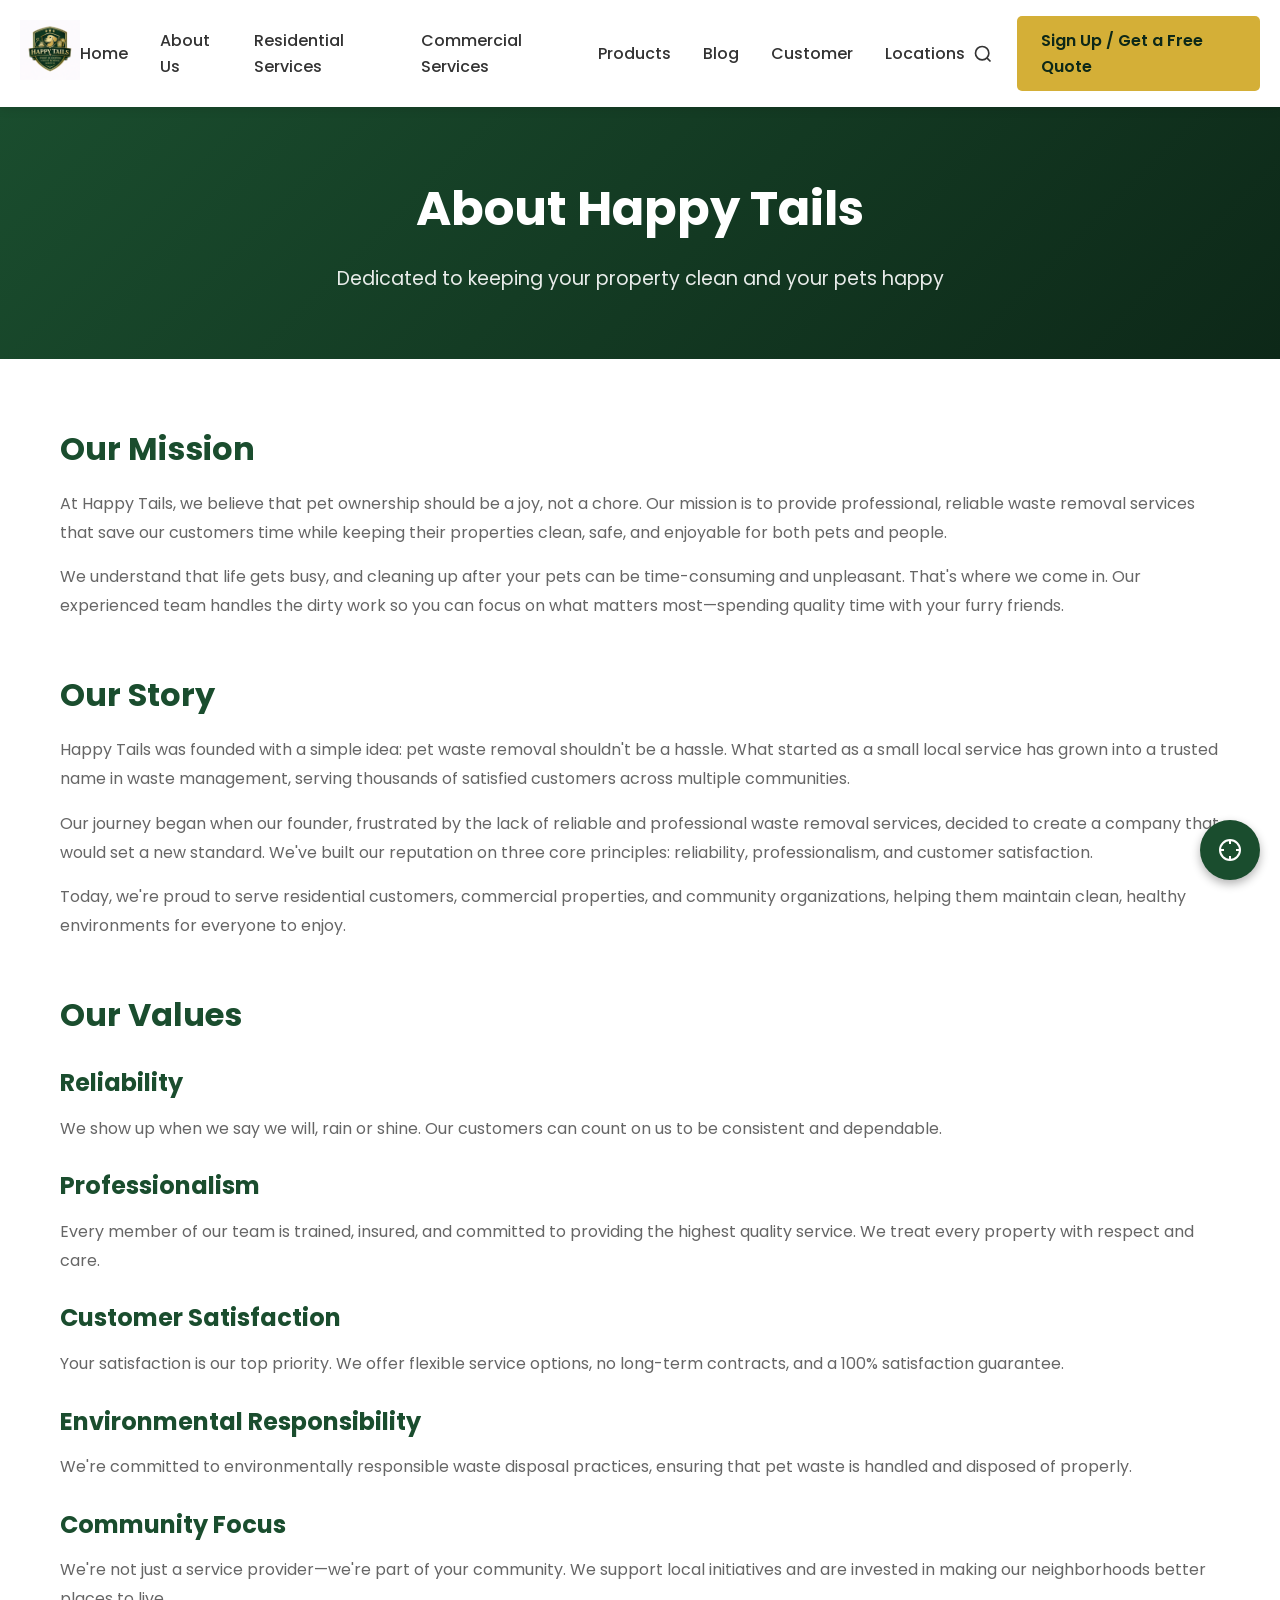
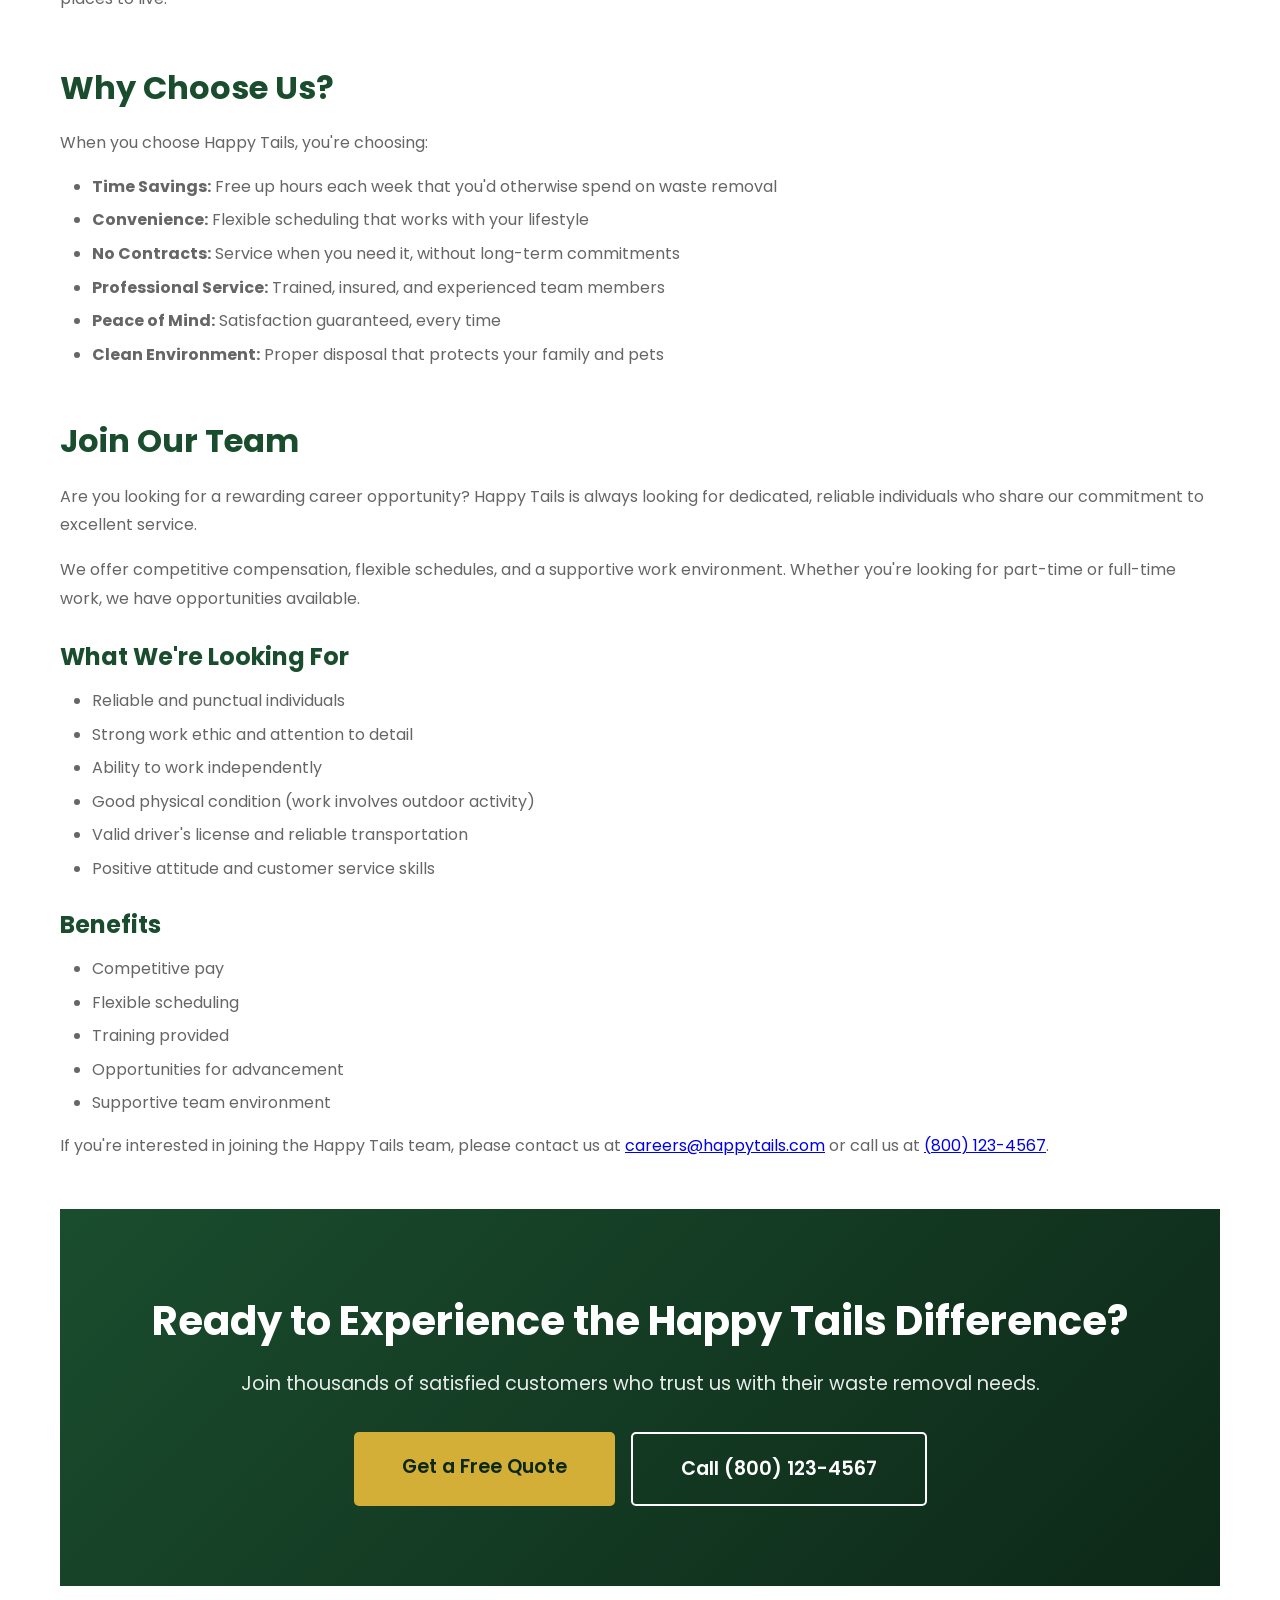
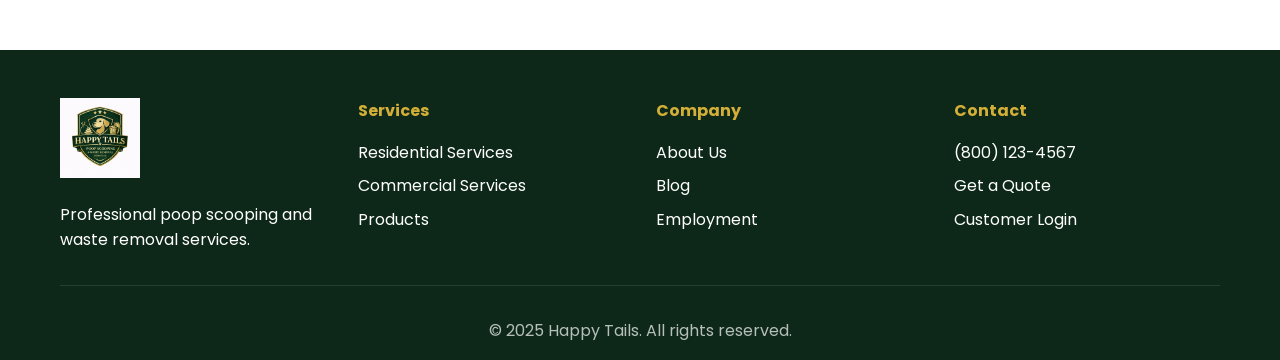
==== about.html @ 88276db1 "Add residential services page and accompanying styles - Created a new HTML file for residential serv" ====
<!DOCTYPE html>
<html lang="en">
<head>
    <meta charset="UTF-8">
    <meta name="viewport" content="width=device-width, initial-scale=1.0">
    <meta name="description" content="Learn about Happy Tails - Our mission, history, and values. We're committed to providing professional waste removal services.">
    <title>About Us - Happy Tails</title>
    <link rel="stylesheet" href="styles.css">
    <link rel="preconnect" href="https://fonts.googleapis.com">
    <link rel="preconnect" href="https://fonts.gstatic.com" crossorigin>
    <link href="https://fonts.googleapis.com/css2?family=Poppins:wght@300;400;600;700&display=swap" rel="stylesheet">
</head>
<body>
    <!-- Navigation -->
    <nav class="navbar">
        <div class="nav-container">
            <a href="index.html" class="logo">
                <img src="ChatGPT Image Dec 16, 2025, 12_59_10 PM.png" alt="Happy Tails Logo">
            </a>
            <ul class="nav-menu">
                <li><a href="index.html">Home</a></li>
                <li><a href="about.html">About Us</a></li>
                <li><a href="residential.html">Residential Services</a></li>
                <li><a href="commercial.html">Commercial Services</a></li>
                <li><a href="products.html">Products</a></li>
                <li><a href="blog.html">Blog</a></li>
                <li><a href="customer.html">Customer</a></li>
                <li><a href="locations.html">Locations</a></li>
            </ul>
            <div class="nav-actions">
                <button class="search-btn" aria-label="Search">
                    <svg width="20" height="20" viewBox="0 0 24 24" fill="none" stroke="currentColor" stroke-width="2">
                        <circle cx="11" cy="11" r="8"></circle>
                        <path d="m21 21-4.35-4.35"></path>
                    </svg>
                </button>
                <a href="locations.html" class="btn-primary">Sign Up / Get a Free Quote</a>
                <button class="mobile-menu-toggle" aria-label="Toggle menu">
                    <span></span>
                    <span></span>
                    <span></span>
                </button>
            </div>
        </div>
    </nav>

    <!-- Page Header -->
    <section class="page-header">
        <div class="container">
            <h1>About Happy Tails</h1>
            <p>Dedicated to keeping your property clean and your pets happy</p>
        </div>
    </section>

    <!-- Main Content -->
    <section class="page-content">
        <div class="container">
            <div class="content-section">
                <h2>Our Mission</h2>
                <p>At Happy Tails, we believe that pet ownership should be a joy, not a chore. Our mission is to provide professional, reliable waste removal services that save our customers time while keeping their properties clean, safe, and enjoyable for both pets and people.</p>
                <p>We understand that life gets busy, and cleaning up after your pets can be time-consuming and unpleasant. That's where we come in. Our experienced team handles the dirty work so you can focus on what matters most—spending quality time with your furry friends.</p>
            </div>

            <div class="content-section">
                <h2>Our Story</h2>
                <p>Happy Tails was founded with a simple idea: pet waste removal shouldn't be a hassle. What started as a small local service has grown into a trusted name in waste management, serving thousands of satisfied customers across multiple communities.</p>
                <p>Our journey began when our founder, frustrated by the lack of reliable and professional waste removal services, decided to create a company that would set a new standard. We've built our reputation on three core principles: reliability, professionalism, and customer satisfaction.</p>
                <p>Today, we're proud to serve residential customers, commercial properties, and community organizations, helping them maintain clean, healthy environments for everyone to enjoy.</p>
            </div>

            <div class="content-section">
                <h2>Our Values</h2>
                <h3>Reliability</h3>
                <p>We show up when we say we will, rain or shine. Our customers can count on us to be consistent and dependable.</p>

                <h3>Professionalism</h3>
                <p>Every member of our team is trained, insured, and committed to providing the highest quality service. We treat every property with respect and care.</p>

                <h3>Customer Satisfaction</h3>
                <p>Your satisfaction is our top priority. We offer flexible service options, no long-term contracts, and a 100% satisfaction guarantee.</p>

                <h3>Environmental Responsibility</h3>
                <p>We're committed to environmentally responsible waste disposal practices, ensuring that pet waste is handled and disposed of properly.</p>

                <h3>Community Focus</h3>
                <p>We're not just a service provider—we're part of your community. We support local initiatives and are invested in making our neighborhoods better places to live.</p>
            </div>

            <div class="content-section">
                <h2>Why Choose Us?</h2>
                <p>When you choose Happy Tails, you're choosing:</p>
                <ul>
                    <li><strong>Time Savings:</strong> Free up hours each week that you'd otherwise spend on waste removal</li>
                    <li><strong>Convenience:</strong> Flexible scheduling that works with your lifestyle</li>
                    <li><strong>No Contracts:</strong> Service when you need it, without long-term commitments</li>
                    <li><strong>Professional Service:</strong> Trained, insured, and experienced team members</li>
                    <li><strong>Peace of Mind:</strong> Satisfaction guaranteed, every time</li>
                    <li><strong>Clean Environment:</strong> Proper disposal that protects your family and pets</li>
                </ul>
            </div>

            <div class="content-section" id="employment">
                <h2>Join Our Team</h2>
                <p>Are you looking for a rewarding career opportunity? Happy Tails is always looking for dedicated, reliable individuals who share our commitment to excellent service.</p>
                <p>We offer competitive compensation, flexible schedules, and a supportive work environment. Whether you're looking for part-time or full-time work, we have opportunities available.</p>
                <h3>What We're Looking For</h3>
                <ul>
                    <li>Reliable and punctual individuals</li>
                    <li>Strong work ethic and attention to detail</li>
                    <li>Ability to work independently</li>
                    <li>Good physical condition (work involves outdoor activity)</li>
                    <li>Valid driver's license and reliable transportation</li>
                    <li>Positive attitude and customer service skills</li>
                </ul>
                <h3>Benefits</h3>
                <ul>
                    <li>Competitive pay</li>
                    <li>Flexible scheduling</li>
                    <li>Training provided</li>
                    <li>Opportunities for advancement</li>
                    <li>Supportive team environment</li>
                </ul>
                <p>If you're interested in joining the Happy Tails team, please contact us at <a href="mailto:careers@happytails.com">careers@happytails.com</a> or call us at <a href="tel:+18001234567">(800) 123-4567</a>.</p>
            </div>

            <div class="cta-section">
                <div class="container">
                    <h2>Ready to Experience the Happy Tails Difference?</h2>
                    <p>Join thousands of satisfied customers who trust us with their waste removal needs.</p>
                    <div class="cta-buttons">
                        <a href="locations.html" class="btn-primary-large">Get a Free Quote</a>
                        <a href="tel:+18001234567" class="btn-secondary-large">Call (800) 123-4567</a>
                    </div>
                </div>
            </div>
        </div>
    </section>

    <!-- Footer -->
    <footer class="footer">
        <div class="container">
            <div class="footer-content">
                <div class="footer-section">
                    <img src="ChatGPT Image Dec 16, 2025, 12_59_10 PM.png" alt="Happy Tails Logo" class="footer-logo">
                    <p>Professional poop scooping and waste removal services.</p>
                </div>
                <div class="footer-section">
                    <h4>Services</h4>
                    <ul>
                        <li><a href="residential.html">Residential Services</a></li>
                        <li><a href="commercial.html">Commercial Services</a></li>
                        <li><a href="products.html">Products</a></li>
                    </ul>
                </div>
                <div class="footer-section">
                    <h4>Company</h4>
                    <ul>
                        <li><a href="about.html">About Us</a></li>
                        <li><a href="blog.html">Blog</a></li>
                        <li><a href="about.html#employment">Employment</a></li>
                    </ul>
                </div>
                <div class="footer-section">
                    <h4>Contact</h4>
                    <ul>
                        <li><a href="tel:+18001234567">(800) 123-4567</a></li>
                        <li><a href="locations.html">Get a Quote</a></li>
                        <li><a href="customer.html">Customer Login</a></li>
                    </ul>
                </div>
            </div>
            <div class="footer-bottom">
                <p>&copy; 2025 Happy Tails. All rights reserved.</p>
            </div>
        </div>
    </footer>

    <!-- Accessibility Widget -->
    <div id="accessibility-widget" class="accessibility-widget">
        <button class="accessibility-toggle" aria-label="Accessibility Options">
            <svg width="24" height="24" viewBox="0 0 24 24" fill="none" stroke="currentColor" stroke-width="2">
                <circle cx="12" cy="12" r="10"></circle>
                <path d="M12 2v4M12 18v4M2 12h4M18 12h4"></path>
            </svg>
        </button>
        <div class="accessibility-menu">
            <h3>Accessibility Options</h3>
            <div class="accessibility-option">
                <label>
                    <input type="checkbox" id="high-contrast"> High Contrast
                </label>
            </div>
            <div class="accessibility-option">
                <label>
                    <input type="checkbox" id="large-text"> Large Text
                </label>
            </div>
            <div class="accessibility-option">
                <label>
                    <input type="checkbox" id="readable-font"> Readable Font
                </label>
            </div>
            <div class="accessibility-option">
                <button id="reset-accessibility">Reset</button>
            </div>
        </div>
    </div>

    <!-- Search Modal -->
    <div id="search-modal" class="modal">
        <div class="modal-content">
            <span class="close-modal">&times;</span>
            <h2>Search</h2>
            <input type="search" placeholder="Search..." class="search-input">
            <div class="search-results"></div>
        </div>
    </div>

    <script src="script.js"></script>
</body>
</html>
---- styles.css ----
/* Reset and Base Styles */
* {
    margin: 0;
    padding: 0;
    box-sizing: border-box;
}

:root {
    --primary-green: #1a4d2e;
    --dark-green: #0d2818;
    --gold: #d4af37;
    --light-gold: #f4e4bc;
    --white: #ffffff;
    --light-gray: #f5f5f5;
    --gray: #666666;
    --dark-gray: #333333;
    --font-primary: 'Poppins', sans-serif;
}

body {
    font-family: var(--font-primary);
    line-height: 1.6;
    color: var(--dark-gray);
    overflow-x: hidden;
}

.container {
    max-width: 1200px;
    margin: 0 auto;
    padding: 0 20px;
}

/* Navigation */
.navbar {
    background: var(--white);
    box-shadow: 0 2px 10px rgba(0,0,0,0.1);
    position: sticky;
    top: 0;
    z-index: 1000;
    padding: 1rem 0;
}

.nav-container {
    max-width: 1400px;
    margin: 0 auto;
    padding: 0 20px;
    display: flex;
    justify-content: space-between;
    align-items: center;
}

.logo img {
    height: 60px;
    width: auto;
}

.nav-menu {
    display: flex;
    list-style: none;
    gap: 2rem;
    align-items: center;
}

.nav-menu a {
    text-decoration: none;
    color: var(--dark-gray);
    font-weight: 500;
    transition: color 0.3s;
}

.nav-menu a:hover {
    color: var(--primary-green);
}

.nav-actions {
    display: flex;
    align-items: center;
    gap: 1rem;
}

.search-btn {
    background: none;
    border: none;
    cursor: pointer;
    color: var(--dark-gray);
    padding: 0.5rem;
    display: flex;
    align-items: center;
    transition: color 0.3s;
}

.search-btn:hover {
    color: var(--primary-green);
}

.btn-primary {
    background: var(--gold);
    color: var(--dark-green);
    padding: 0.75rem 1.5rem;
    border: none;
    border-radius: 5px;
    font-weight: 600;
    text-decoration: none;
    display: inline-block;
    transition: all 0.3s;
    cursor: pointer;
}

.btn-primary:hover {
    background: var(--primary-green);
    color: var(--white);
    transform: translateY(-2px);
    box-shadow: 0 4px 8px rgba(0,0,0,0.2);
}

.mobile-menu-toggle {
    display: none;
    flex-direction: column;
    background: none;
    border: none;
    cursor: pointer;
    gap: 4px;
}

.mobile-menu-toggle span {
    width: 25px;
    height: 3px;
    background: var(--dark-gray);
    transition: all 0.3s;
}

/* Hero Section */
.hero {
    position: relative;
    height: 600px;
    background: linear-gradient(135deg, var(--primary-green) 0%, var(--dark-green) 100%);
    display: flex;
    align-items: center;
    justify-content: center;
    text-align: center;
    color: var(--white);
    overflow: hidden;
}

.hero::before {
    content: '';
    position: absolute;
    top: 0;
    left: 0;
    right: 0;
    bottom: 0;
    background: url('data:image/svg+xml,<svg xmlns="http://www.w3.org/2000/svg" viewBox="0 0 1200 600"><path d="M0,300 Q300,200 600,300 T1200,300 L1200,600 L0,600 Z" fill="rgba(212,175,55,0.1)"/></svg>');
    background-size: cover;
    opacity: 0.3;
}

.hero-overlay {
    position: absolute;
    top: 0;
    left: 0;
    right: 0;
    bottom: 0;
    background: rgba(0,0,0,0.3);
}

.hero-content {
    position: relative;
    z-index: 1;
    max-width: 800px;
    padding: 0 20px;
}

.hero-title {
    font-size: 3.5rem;
    font-weight: 700;
    margin-bottom: 1rem;
    text-shadow: 2px 2px 4px rgba(0,0,0,0.3);
}

.hero-subtitle {
    font-size: 1.5rem;
    margin-bottom: 2rem;
    font-weight: 300;
}

.hero-cta {
    display: flex;
    gap: 1rem;
    justify-content: center;
    flex-wrap: wrap;
}

.btn-hero {
    background: var(--gold);
    color: var(--dark-green);
    padding: 1rem 2.5rem;
    border-radius: 5px;
    font-weight: 600;
    text-decoration: none;
    font-size: 1.1rem;
    transition: all 0.3s;
    display: inline-block;
}

.btn-hero:hover {
    background: var(--white);
    transform: translateY(-3px);
    box-shadow: 0 6px 20px rgba(0,0,0,0.3);
}

.btn-hero-secondary {
    background: transparent;
    color: var(--white);
    padding: 1rem 2.5rem;
    border: 2px solid var(--white);
    border-radius: 5px;
    font-weight: 600;
    text-decoration: none;
    font-size: 1.1rem;
    transition: all 0.3s;
    display: inline-block;
}

.btn-hero-secondary:hover {
    background: var(--white);
    color: var(--primary-green);
    transform: translateY(-3px);
}

/* What We Do Section */
.what-we-do {
    padding: 5rem 0;
    background: var(--light-gray);
}

.what-we-do h2 {
    text-align: center;
    font-size: 2.5rem;
    color: var(--primary-green);
    margin-bottom: 1rem;
}

.section-intro {
    text-align: center;
    font-size: 1.2rem;
    color: var(--gray);
    max-width: 800px;
    margin: 0 auto 3rem;
}

.features-grid {
    display: grid;
    grid-template-columns: repeat(auto-fit, minmax(300px, 1fr));
    gap: 2rem;
    margin-top: 3rem;
}

.feature-card {
    background: var(--white);
    padding: 2.5rem;
    border-radius: 10px;
    box-shadow: 0 4px 6px rgba(0,0,0,0.1);
    transition: transform 0.3s, box-shadow 0.3s;
    text-align: center;
}

.feature-card:hover {
    transform: translateY(-5px);
    box-shadow: 0 8px 15px rgba(0,0,0,0.2);
}

.feature-icon {
    font-size: 3rem;
    margin-bottom: 1rem;
}

.feature-card h3 {
    color: var(--primary-green);
    font-size: 1.5rem;
    margin-bottom: 1rem;
}

.feature-card p {
    color: var(--gray);
    margin-bottom: 1.5rem;
}

.feature-link {
    color: var(--gold);
    text-decoration: none;
    font-weight: 600;
    transition: color 0.3s;
}

.feature-link:hover {
    color: var(--primary-green);
}

/* Why Choose Us Section */
.why-choose {
    padding: 5rem 0;
    background: var(--white);
}

.why-choose h2 {
    text-align: center;
    font-size: 2.5rem;
    color: var(--primary-green);
    margin-bottom: 3rem;
}

.benefits-grid {
    display: grid;
    grid-template-columns: repeat(auto-fit, minmax(250px, 1fr));
    gap: 2rem;
}

.benefit-item {
    padding: 2rem;
    background: var(--light-gray);
    border-radius: 10px;
    border-left: 4px solid var(--gold);
}

.benefit-item h3 {
    color: var(--primary-green);
    margin-bottom: 0.5rem;
}

.benefit-item p {
    color: var(--gray);
}

/* CTA Section */
.cta-section {
    padding: 5rem 0;
    background: linear-gradient(135deg, var(--primary-green) 0%, var(--dark-green) 100%);
    color: var(--white);
    text-align: center;
}

.cta-section h2 {
    font-size: 2.5rem;
    margin-bottom: 1rem;
}

.cta-section p {
    font-size: 1.2rem;
    margin-bottom: 2rem;
    opacity: 0.9;
}

.cta-buttons {
    display: flex;
    gap: 1rem;
    justify-content: center;
    flex-wrap: wrap;
}

.btn-primary-large {
    background: var(--gold);
    color: var(--dark-green);
    padding: 1.25rem 3rem;
    border-radius: 5px;
    font-weight: 600;
    text-decoration: none;
    font-size: 1.2rem;
    transition: all 0.3s;
    display: inline-block;
}

.btn-primary-large:hover {
    background: var(--white);
    transform: translateY(-3px);
    box-shadow: 0 6px 20px rgba(0,0,0,0.3);
}

.btn-secondary-large {
    background: transparent;
    color: var(--white);
    padding: 1.25rem 3rem;
    border: 2px solid var(--white);
    border-radius: 5px;
    font-weight: 600;
    text-decoration: none;
    font-size: 1.2rem;
    transition: all 0.3s;
    display: inline-block;
}

.btn-secondary-large:hover {
    background: var(--white);
    color: var(--primary-green);
    transform: translateY(-3px);
}

/* Footer */
.footer {
    background: var(--dark-green);
    color: var(--white);
    padding: 3rem 0 1rem;
}

.footer-content {
    display: grid;
    grid-template-columns: repeat(auto-fit, minmax(200px, 1fr));
    gap: 2rem;
    margin-bottom: 2rem;
}

.footer-logo {
    height: 80px;
    width: auto;
    margin-bottom: 1rem;
}

.footer-section h4 {
    margin-bottom: 1rem;
    color: var(--gold);
}

.footer-section ul {
    list-style: none;
}

.footer-section ul li {
    margin-bottom: 0.5rem;
}

.footer-section a {
    color: var(--white);
    text-decoration: none;
    transition: color 0.3s;
}

.footer-section a:hover {
    color: var(--gold);
}

.footer-bottom {
    text-align: center;
    padding-top: 2rem;
    border-top: 1px solid rgba(255,255,255,0.1);
    color: rgba(255,255,255,0.7);
}

/* Accessibility Widget */
.accessibility-widget {
    position: fixed;
    bottom: 20px;
    right: 20px;
    z-index: 1000;
}

.accessibility-toggle {
    background: var(--primary-green);
    color: var(--white);
    border: none;
    border-radius: 50%;
    width: 60px;
    height: 60px;
    cursor: pointer;
    box-shadow: 0 4px 10px rgba(0,0,0,0.3);
    transition: all 0.3s;
    display: flex;
    align-items: center;
    justify-content: center;
}

.accessibility-toggle:hover {
    background: var(--dark-green);
    transform: scale(1.1);
}

.accessibility-menu {
    position: absolute;
    bottom: 70px;
    right: 0;
    background: var(--white);
    padding: 1.5rem;
    border-radius: 10px;
    box-shadow: 0 4px 15px rgba(0,0,0,0.2);
    min-width: 250px;
    display: none;
}

.accessibility-menu.active {
    display: block;
}

.accessibility-menu h3 {
    color: var(--primary-green);
    margin-bottom: 1rem;
    font-size: 1.2rem;
}

.accessibility-option {
    margin-bottom: 1rem;
}

.accessibility-option label {
    display: flex;
    align-items: center;
    cursor: pointer;
    color: var(--dark-gray);
}

.accessibility-option input[type="checkbox"] {
    margin-right: 0.5rem;
    width: 18px;
    height: 18px;
}

.accessibility-option button {
    background: var(--gold);
    color: var(--dark-green);
    border: none;
    padding: 0.5rem 1rem;
    border-radius: 5px;
    cursor: pointer;
    font-weight: 600;
    width: 100%;
}

/* Modal */
.modal {
    display: none;
    position: fixed;
    z-index: 2000;
    left: 0;
    top: 0;
    width: 100%;
    height: 100%;
    background: rgba(0,0,0,0.5);
}

.modal.active {
    display: flex;
    align-items: center;
    justify-content: center;
}

.modal-content {
    background: var(--white);
    padding: 2rem;
    border-radius: 10px;
    max-width: 600px;
    width: 90%;
    position: relative;
}

.close-modal {
    position: absolute;
    top: 1rem;
    right: 1rem;
    font-size: 2rem;
    cursor: pointer;
    color: var(--gray);
}

.close-modal:hover {
    color: var(--primary-green);
}

.search-input {
    width: 100%;
    padding: 1rem;
    border: 2px solid var(--light-gray);
    border-radius: 5px;
    font-size: 1rem;
    margin-top: 1rem;
}

.search-input:focus {
    outline: none;
    border-color: var(--primary-green);
}

/* Page Styles */
.page-header {
    background: linear-gradient(135deg, var(--primary-green) 0%, var(--dark-green) 100%);
    color: var(--white);
    padding: 4rem 0;
    text-align: center;
}

.page-header h1 {
    font-size: 3rem;
    margin-bottom: 1rem;
}

.page-header p {
    font-size: 1.2rem;
    opacity: 0.9;
}

.page-content {
    padding: 4rem 0;
}

.content-section {
    margin-bottom: 3rem;
}

.content-section h2 {
    color: var(--primary-green);
    font-size: 2rem;
    margin-bottom: 1rem;
}

.content-section h3 {
    color: var(--primary-green);
    font-size: 1.5rem;
    margin-bottom: 0.75rem;
    margin-top: 1.5rem;
}

.content-section p {
    color: var(--gray);
    margin-bottom: 1rem;
    line-height: 1.8;
}

.content-section ul {
    margin-left: 2rem;
    margin-bottom: 1rem;
    color: var(--gray);
}

.content-section li {
    margin-bottom: 0.5rem;
}

/* Form Styles */
.form-container {
    max-width: 600px;
    margin: 0 auto;
    background: var(--white);
    padding: 2rem;
    border-radius: 10px;
    box-shadow: 0 4px 6px rgba(0,0,0,0.1);
}

.form-group {
    margin-bottom: 1.5rem;
}

.form-group label {
    display: block;
    margin-bottom: 0.5rem;
    color: var(--dark-gray);
    font-weight: 500;
}

.form-group input,
.form-group select,
.form-group textarea {
    width: 100%;
    padding: 0.75rem;
    border: 2px solid var(--light-gray);
    border-radius: 5px;
    font-family: var(--font-primary);
    font-size: 1rem;
}

.form-group input:focus,
.form-group select:focus,
.form-group textarea:focus {
    outline: none;
    border-color: var(--primary-green);
}

.form-group textarea {
    resize: vertical;
    min-height: 120px;
}

.checkbox-group {
    display: flex;
    align-items: center;
    gap: 0.5rem;
}

.checkbox-group input[type="checkbox"] {
    width: auto;
}

/* Blog Styles */
.blog-grid {
    display: grid;
    grid-template-columns: repeat(auto-fill, minmax(300px, 1fr));
    gap: 2rem;
    margin-top: 2rem;
}

.blog-card {
    background: var(--white);
    border-radius: 10px;
    overflow: hidden;
    box-shadow: 0 4px 6px rgba(0,0,0,0.1);
    transition: transform 0.3s, box-shadow 0.3s;
}

.blog-card:hover {
    transform: translateY(-5px);
    box-shadow: 0 8px 15px rgba(0,0,0,0.2);
}

.blog-card img {
    width: 100%;
    height: 200px;
    object-fit: cover;
}

.blog-card-content {
    padding: 1.5rem;
}

.blog-card h3 {
    color: var(--primary-green);
    margin-bottom: 0.5rem;
}

.blog-card p {
    color: var(--gray);
    margin-bottom: 1rem;
}

.blog-card a {
    color: var(--gold);
    text-decoration: none;
    font-weight: 600;
}

.blog-filters {
    display: flex;
    gap: 1rem;
    flex-wrap: wrap;
    margin-bottom: 2rem;
}

.filter-btn {
    padding: 0.5rem 1rem;
    border: 2px solid var(--light-gray);
    background: var(--white);
    border-radius: 5px;
    cursor: pointer;
    transition: all 0.3s;
}

.filter-btn.active {
    background: var(--primary-green);
    color: var(--white);
    border-color: var(--primary-green);
}

/* Product Grid */
.product-grid {
    display: grid;
    grid-template-columns: repeat(auto-fill, minmax(280px, 1fr));
    gap: 2rem;
    margin-top: 2rem;
}

.product-card {
    background: var(--white);
    border-radius: 10px;
    overflow: hidden;
    box-shadow: 0 4px 6px rgba(0,0,0,0.1);
    transition: transform 0.3s;
}

.product-card:hover {
    transform: translateY(-5px);
}

.product-card img {
    width: 100%;
    height: 250px;
    object-fit: cover;
}

.product-card-content {
    padding: 1.5rem;
}

.product-card h3 {
    color: var(--primary-green);
    margin-bottom: 0.5rem;
}

.product-card p {
    color: var(--gray);
    margin-bottom: 1rem;
}

.product-price {
    font-size: 1.5rem;
    color: var(--gold);
    font-weight: 700;
    margin-bottom: 1rem;
}

/* Responsive Design */
@media (max-width: 768px) {
    .nav-menu {
        position: fixed;
        left: -100%;
        top: 70px;
        flex-direction: column;
        background: var(--white);
        width: 100%;
        text-align: center;
        transition: 0.3s;
        box-shadow: 0 10px 27px rgba(0,0,0,0.05);
        padding: 2rem 0;
        gap: 0;
    }

    .nav-menu.active {
        left: 0;
    }

    .nav-menu li {
        padding: 1rem 0;
        width: 100%;
    }

    .mobile-menu-toggle {
        display: flex;
    }

    .hero-title {
        font-size: 2rem;
    }

    .hero-subtitle {
        font-size: 1.2rem;
    }

    .hero-cta {
        flex-direction: column;
        align-items: center;
    }

    .features-grid,
    .benefits-grid,
    .blog-grid,
    .product-grid {
        grid-template-columns: 1fr;
    }

    .page-header h1 {
        font-size: 2rem;
    }
}

/* Accessibility Styles */
body.high-contrast {
    --primary-green: #000000;
    --dark-green: #000000;
    --gold: #ffff00;
    --white: #ffffff;
    --light-gray: #ffffff;
    --gray: #000000;
    --dark-gray: #000000;
}

body.large-text {
    font-size: 1.2rem;
}

body.large-text h1 {
    font-size: 3rem;
}

body.large-text h2 {
    font-size: 2.5rem;
}

body.large-text h3 {
    font-size: 2rem;
}

body.readable-font {
    font-family: Arial, sans-serif;
}
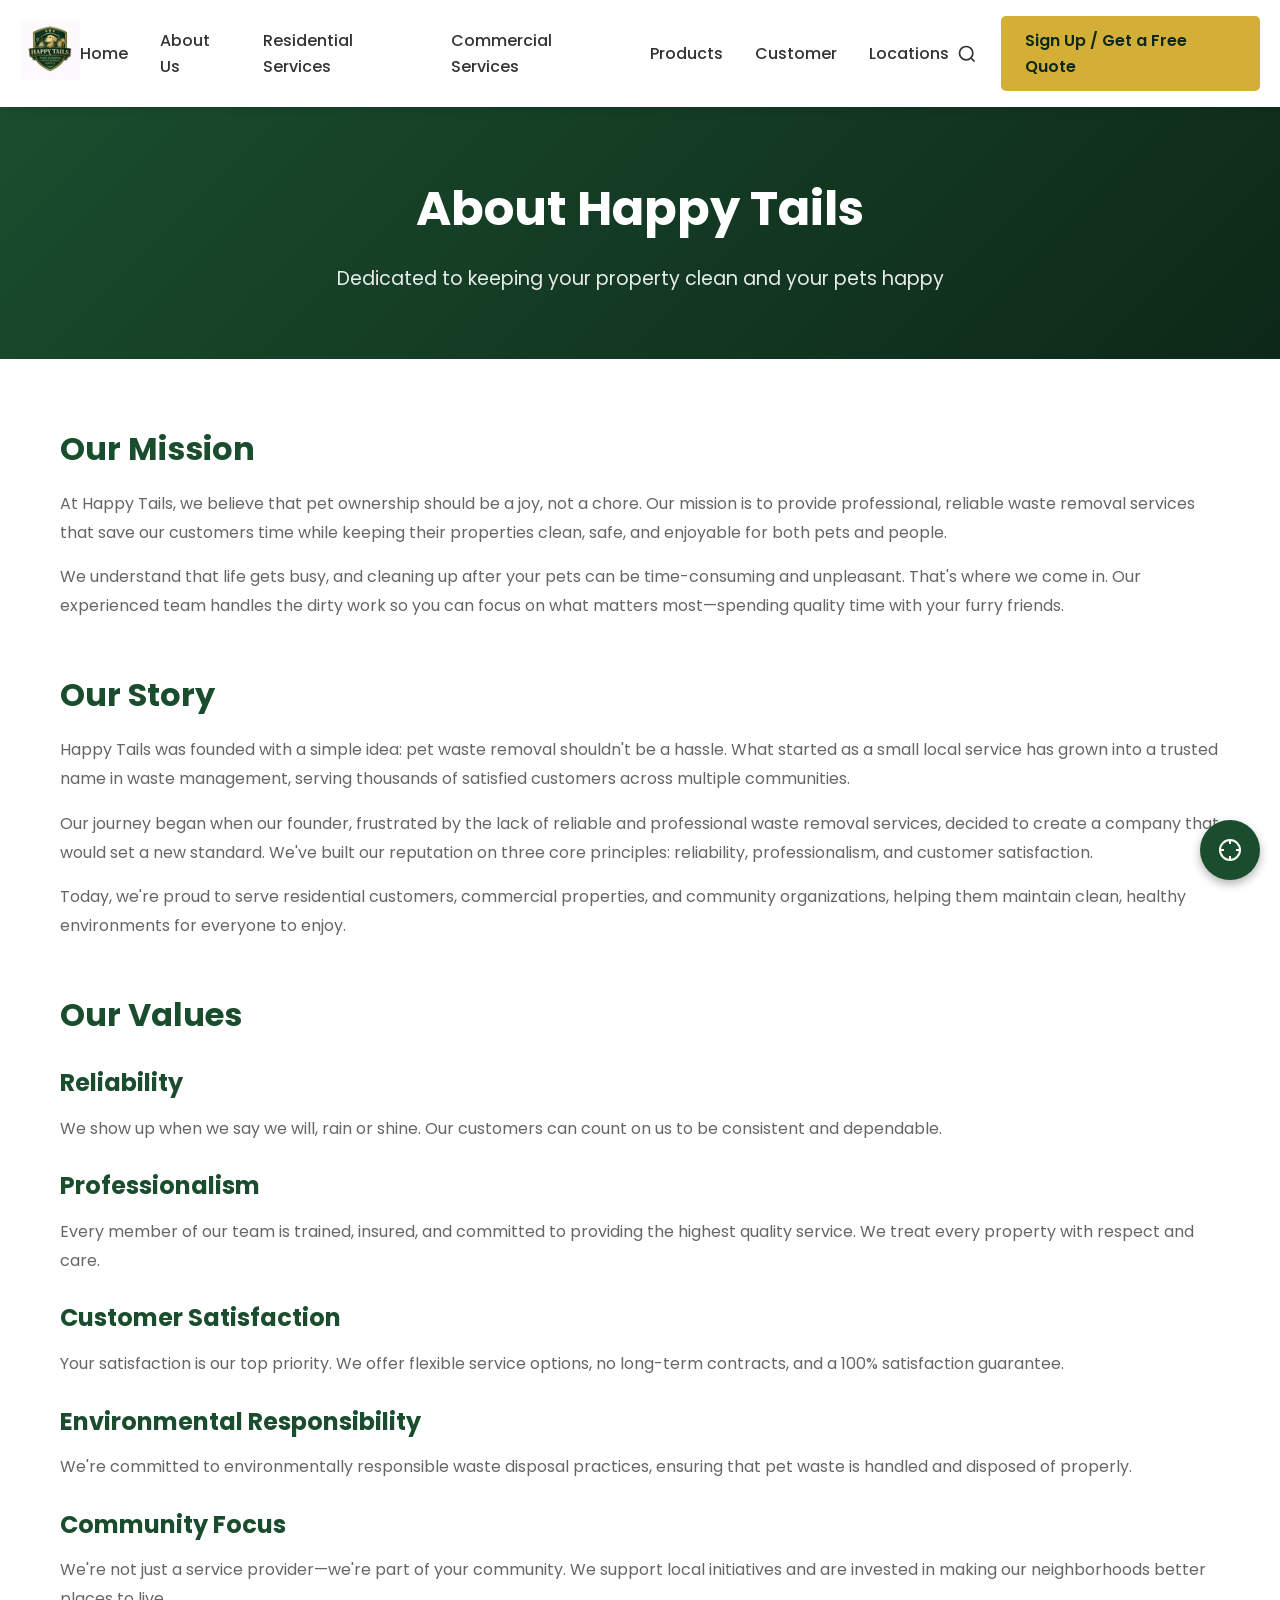
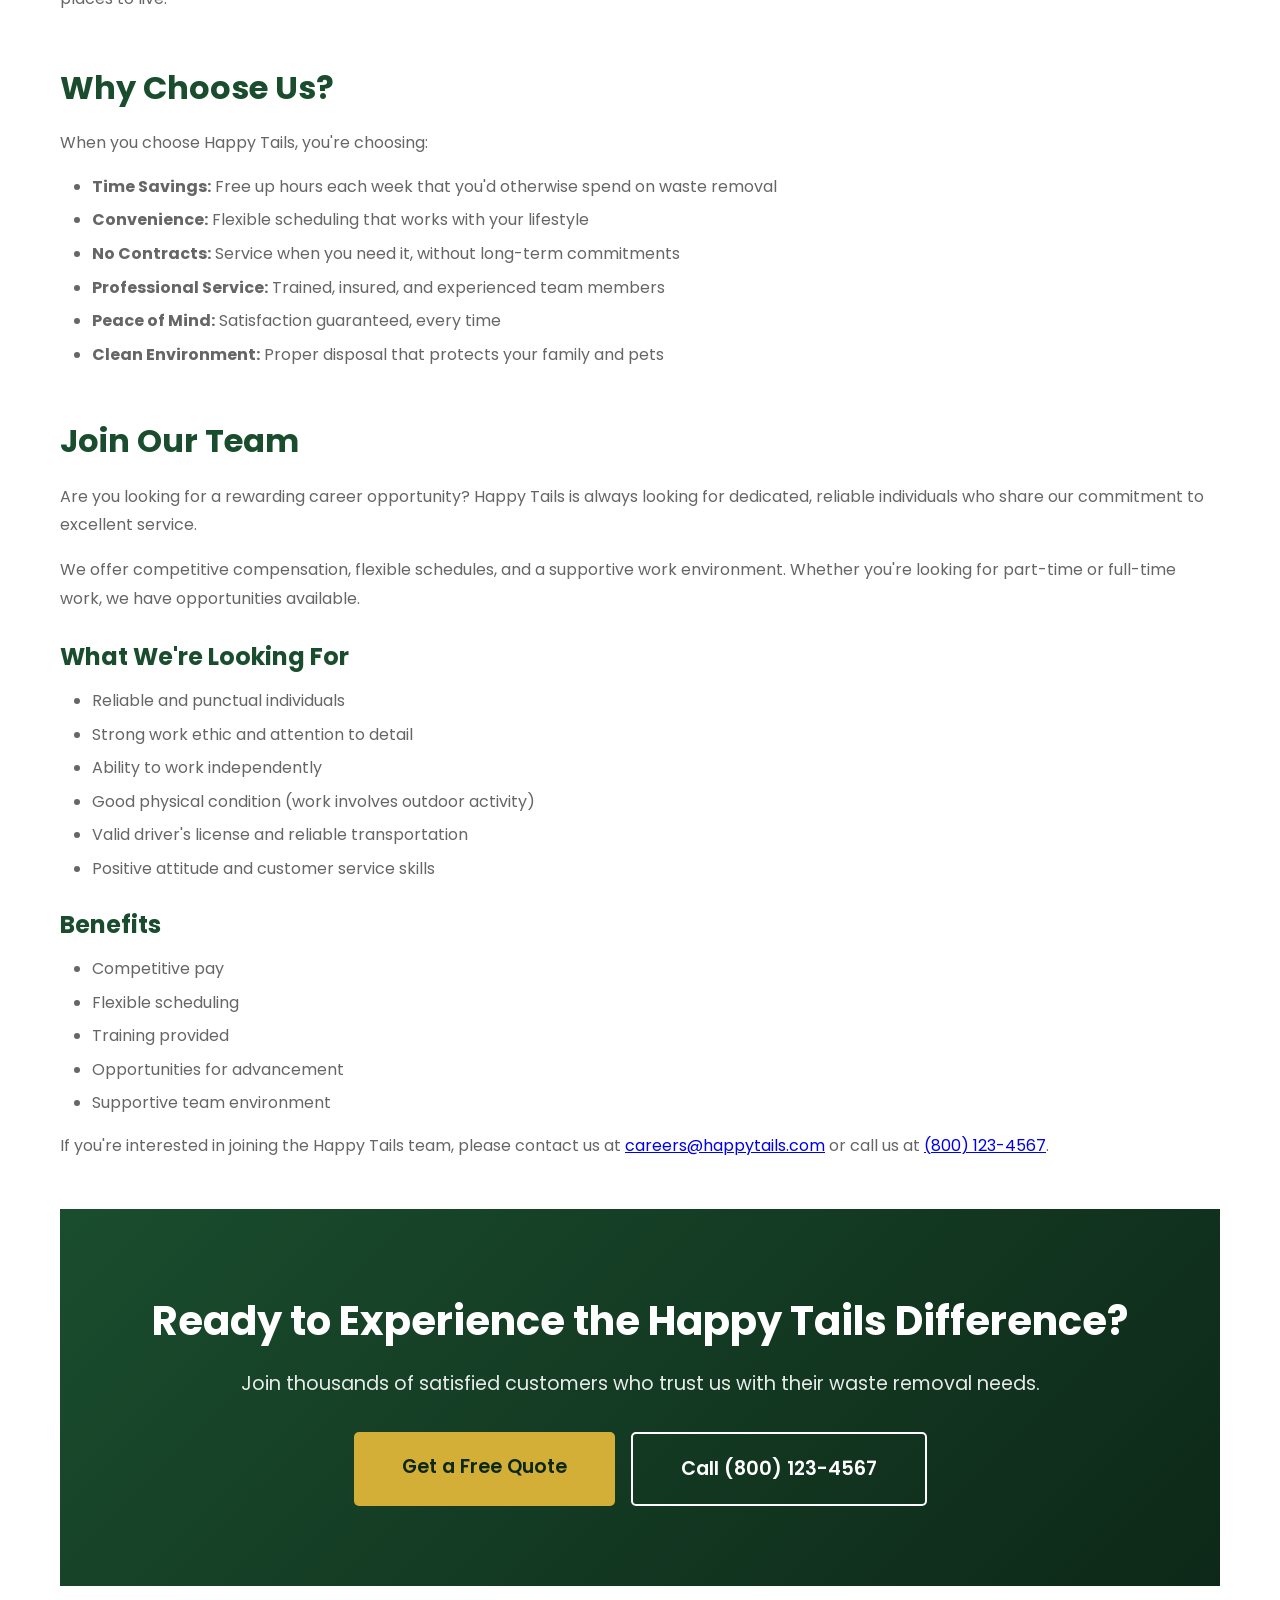
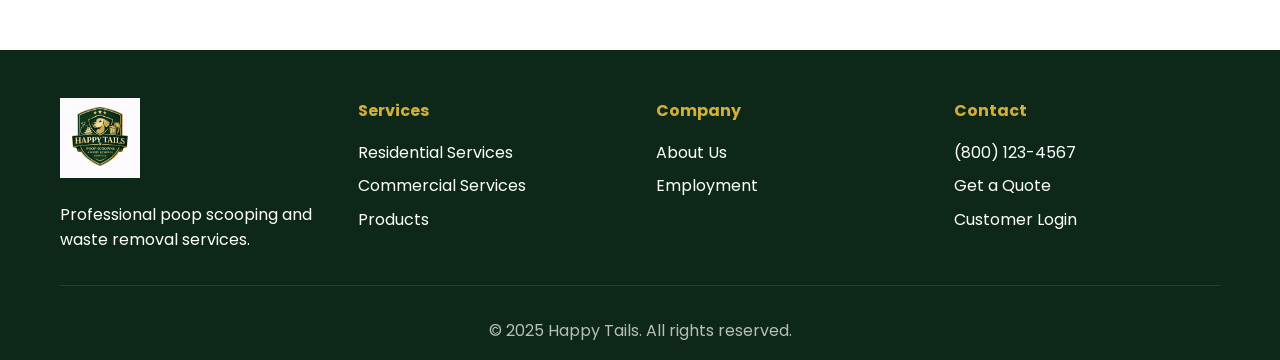
==== commit 3e374c74: "Remove blog page, nav links, and unused blog styles/scripts Co-authored-by: Cursor <cursoragent@curs" ====
--- a/about.html
+++ b/about.html
@@ -23,7 +23,6 @@
                 <li><a href="residential.html">Residential Services</a></li>
                 <li><a href="commercial.html">Commercial Services</a></li>
                 <li><a href="products.html">Products</a></li>
-                <li><a href="blog.html">Blog</a></li>
                 <li><a href="customer.html">Customer</a></li>
                 <li><a href="locations.html">Locations</a></li>
             </ul>
@@ -156,7 +155,6 @@
                     <h4>Company</h4>
                     <ul>
                         <li><a href="about.html">About Us</a></li>
-                        <li><a href="blog.html">Blog</a></li>
                         <li><a href="about.html#employment">Employment</a></li>
                     </ul>
                 </div>
--- a/styles.css
+++ b/styles.css
@@ -683,75 +683,6 @@
 
 .checkbox-group input[type="checkbox"] {
     width: auto;
-}
-
-/* Blog Styles */
-.blog-grid {
-    display: grid;
-    grid-template-columns: repeat(auto-fill, minmax(300px, 1fr));
-    gap: 2rem;
-    margin-top: 2rem;
-}
-
-.blog-card {
-    background: var(--white);
-    border-radius: 10px;
-    overflow: hidden;
-    box-shadow: 0 4px 6px rgba(0,0,0,0.1);
-    transition: transform 0.3s, box-shadow 0.3s;
-}
-
-.blog-card:hover {
-    transform: translateY(-5px);
-    box-shadow: 0 8px 15px rgba(0,0,0,0.2);
-}
-
-.blog-card img {
-    width: 100%;
-    height: 200px;
-    object-fit: cover;
-}
-
-.blog-card-content {
-    padding: 1.5rem;
-}
-
-.blog-card h3 {
-    color: var(--primary-green);
-    margin-bottom: 0.5rem;
-}
-
-.blog-card p {
-    color: var(--gray);
-    margin-bottom: 1rem;
-}
-
-.blog-card a {
-    color: var(--gold);
-    text-decoration: none;
-    font-weight: 600;
-}
-
-.blog-filters {
-    display: flex;
-    gap: 1rem;
-    flex-wrap: wrap;
-    margin-bottom: 2rem;
-}
-
-.filter-btn {
-    padding: 0.5rem 1rem;
-    border: 2px solid var(--light-gray);
-    background: var(--white);
-    border-radius: 5px;
-    cursor: pointer;
-    transition: all 0.3s;
-}
-
-.filter-btn.active {
-    background: var(--primary-green);
-    color: var(--white);
-    border-color: var(--primary-green);
 }
 
 /* Product Grid */
@@ -845,7 +776,6 @@
 
     .features-grid,
     .benefits-grid,
-    .blog-grid,
     .product-grid {
         grid-template-columns: 1fr;
     }
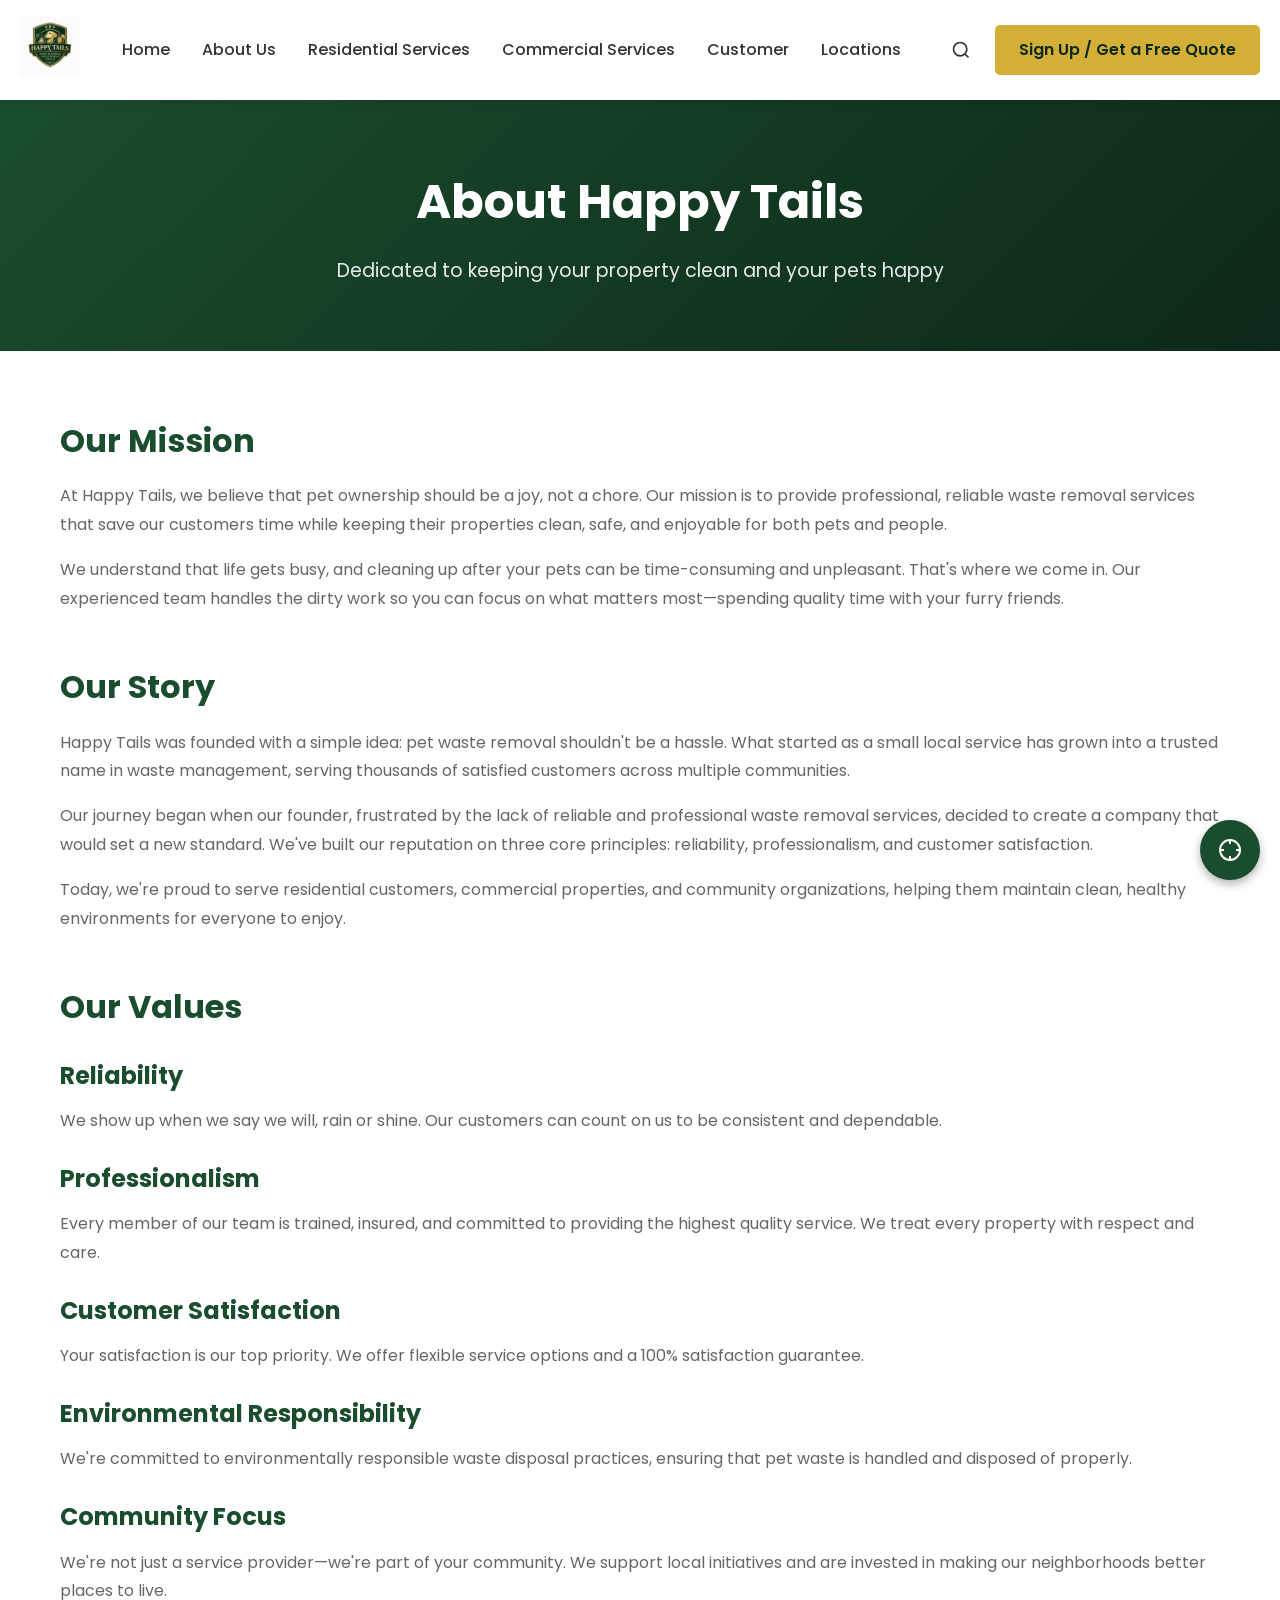
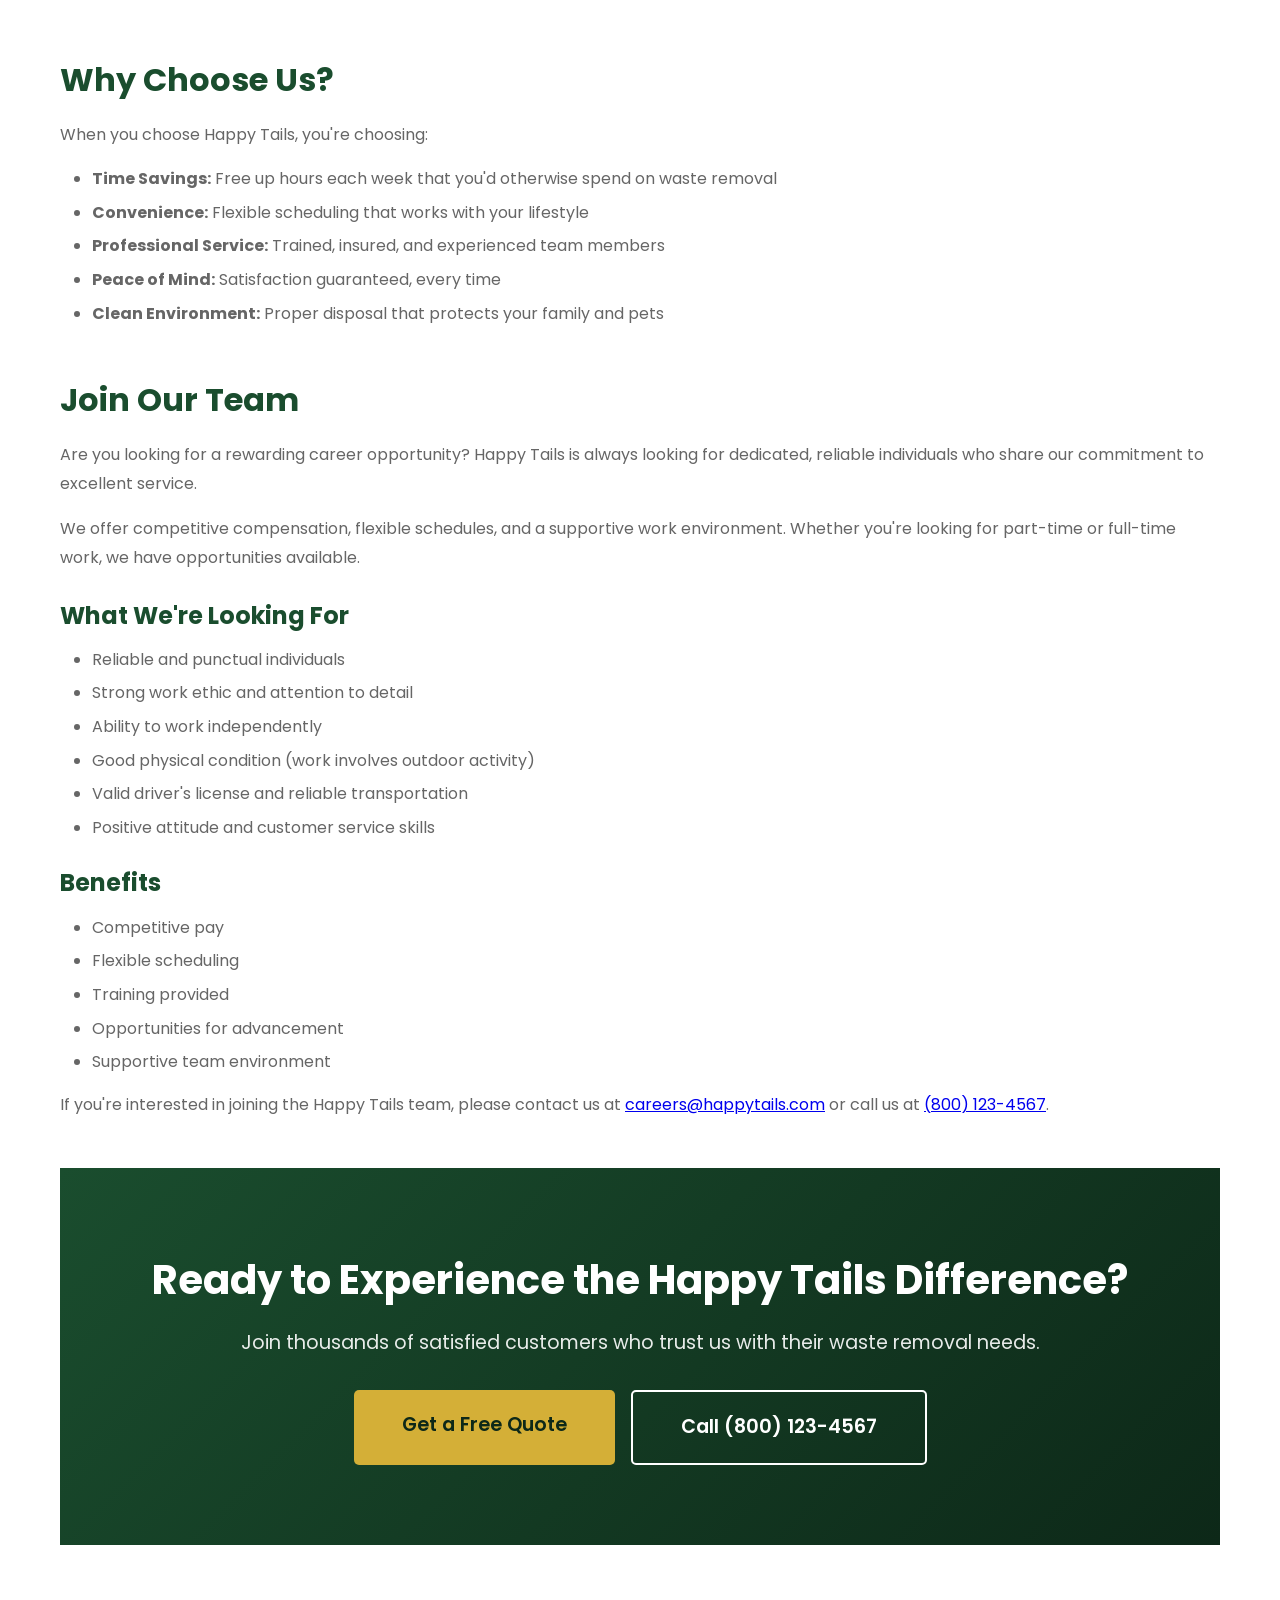
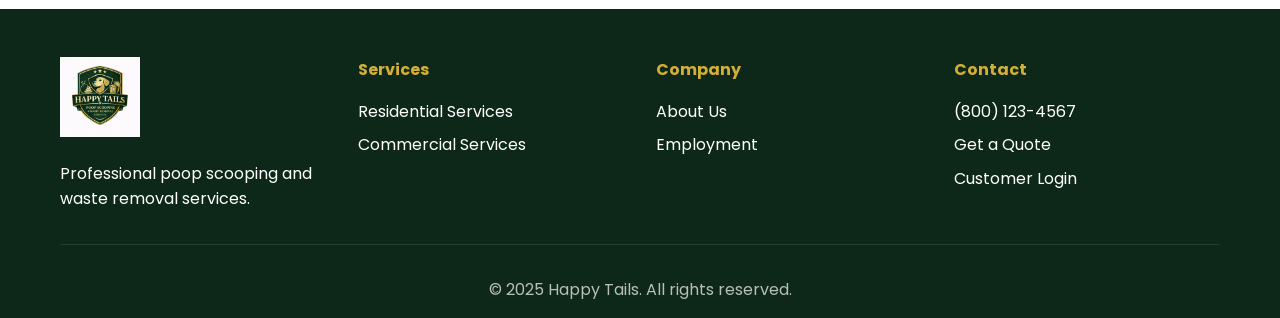
==== commit 2d8edd3f: "Remove products page, bi-weekly/monthly plans, and contract messaging Co-authored-by: Cursor <cursor" ====
--- a/about.html
+++ b/about.html
@@ -22,7 +22,6 @@
                 <li><a href="about.html">About Us</a></li>
                 <li><a href="residential.html">Residential Services</a></li>
                 <li><a href="commercial.html">Commercial Services</a></li>
-                <li><a href="products.html">Products</a></li>
                 <li><a href="customer.html">Customer</a></li>
                 <li><a href="locations.html">Locations</a></li>
             </ul>
@@ -76,7 +75,7 @@
                 <p>Every member of our team is trained, insured, and committed to providing the highest quality service. We treat every property with respect and care.</p>
 
                 <h3>Customer Satisfaction</h3>
-                <p>Your satisfaction is our top priority. We offer flexible service options, no long-term contracts, and a 100% satisfaction guarantee.</p>
+                <p>Your satisfaction is our top priority. We offer flexible service options and a 100% satisfaction guarantee.</p>
 
                 <h3>Environmental Responsibility</h3>
                 <p>We're committed to environmentally responsible waste disposal practices, ensuring that pet waste is handled and disposed of properly.</p>
@@ -91,7 +90,6 @@
                 <ul>
                     <li><strong>Time Savings:</strong> Free up hours each week that you'd otherwise spend on waste removal</li>
                     <li><strong>Convenience:</strong> Flexible scheduling that works with your lifestyle</li>
-                    <li><strong>No Contracts:</strong> Service when you need it, without long-term commitments</li>
                     <li><strong>Professional Service:</strong> Trained, insured, and experienced team members</li>
                     <li><strong>Peace of Mind:</strong> Satisfaction guaranteed, every time</li>
                     <li><strong>Clean Environment:</strong> Proper disposal that protects your family and pets</li>
@@ -148,7 +146,6 @@
                     <ul>
                         <li><a href="residential.html">Residential Services</a></li>
                         <li><a href="commercial.html">Commercial Services</a></li>
-                        <li><a href="products.html">Products</a></li>
                     </ul>
                 </div>
                 <div class="footer-section">
--- a/styles.css
+++ b/styles.css
@@ -683,53 +683,6 @@
 
 .checkbox-group input[type="checkbox"] {
     width: auto;
-}
-
-/* Product Grid */
-.product-grid {
-    display: grid;
-    grid-template-columns: repeat(auto-fill, minmax(280px, 1fr));
-    gap: 2rem;
-    margin-top: 2rem;
-}
-
-.product-card {
-    background: var(--white);
-    border-radius: 10px;
-    overflow: hidden;
-    box-shadow: 0 4px 6px rgba(0,0,0,0.1);
-    transition: transform 0.3s;
-}
-
-.product-card:hover {
-    transform: translateY(-5px);
-}
-
-.product-card img {
-    width: 100%;
-    height: 250px;
-    object-fit: cover;
-}
-
-.product-card-content {
-    padding: 1.5rem;
-}
-
-.product-card h3 {
-    color: var(--primary-green);
-    margin-bottom: 0.5rem;
-}
-
-.product-card p {
-    color: var(--gray);
-    margin-bottom: 1rem;
-}
-
-.product-price {
-    font-size: 1.5rem;
-    color: var(--gold);
-    font-weight: 700;
-    margin-bottom: 1rem;
 }
 
 /* Responsive Design */
@@ -775,8 +728,7 @@
     }
 
     .features-grid,
-    .benefits-grid,
-    .product-grid {
+    .benefits-grid {
         grid-template-columns: 1fr;
     }
 
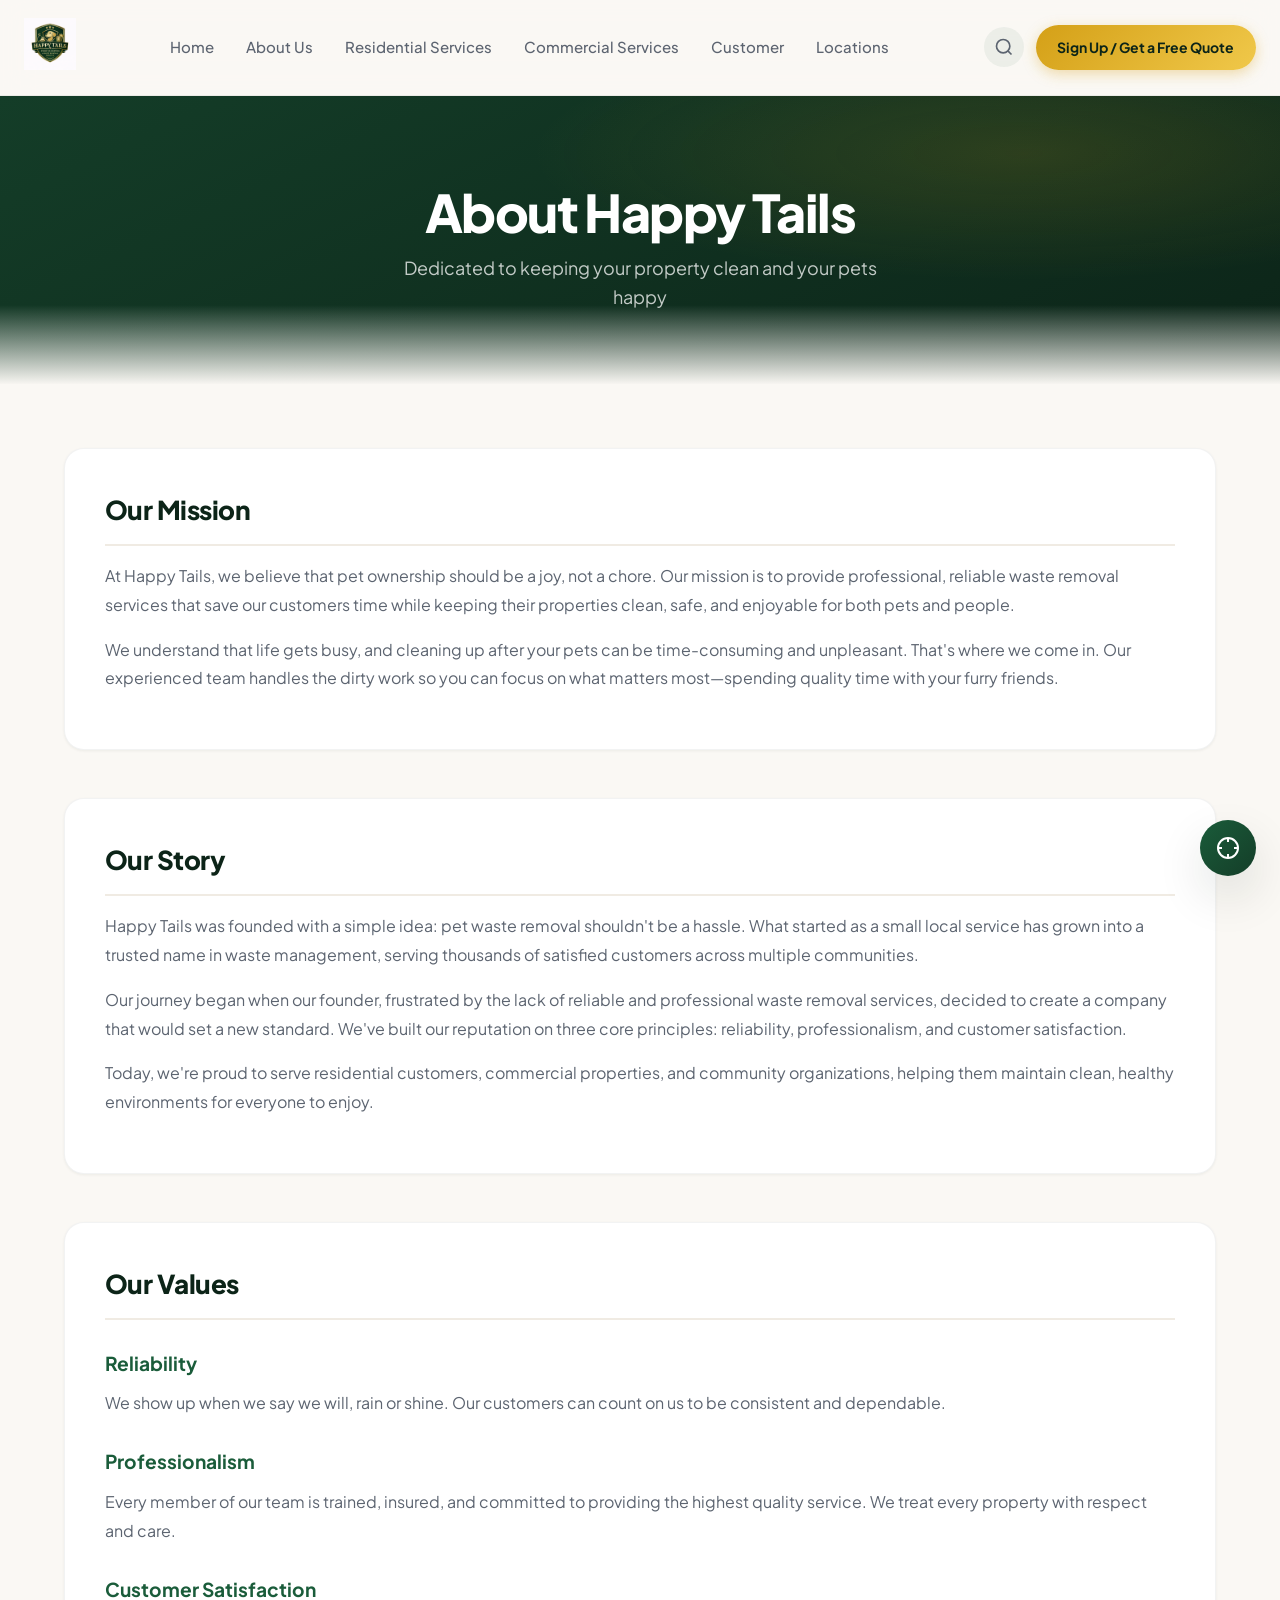
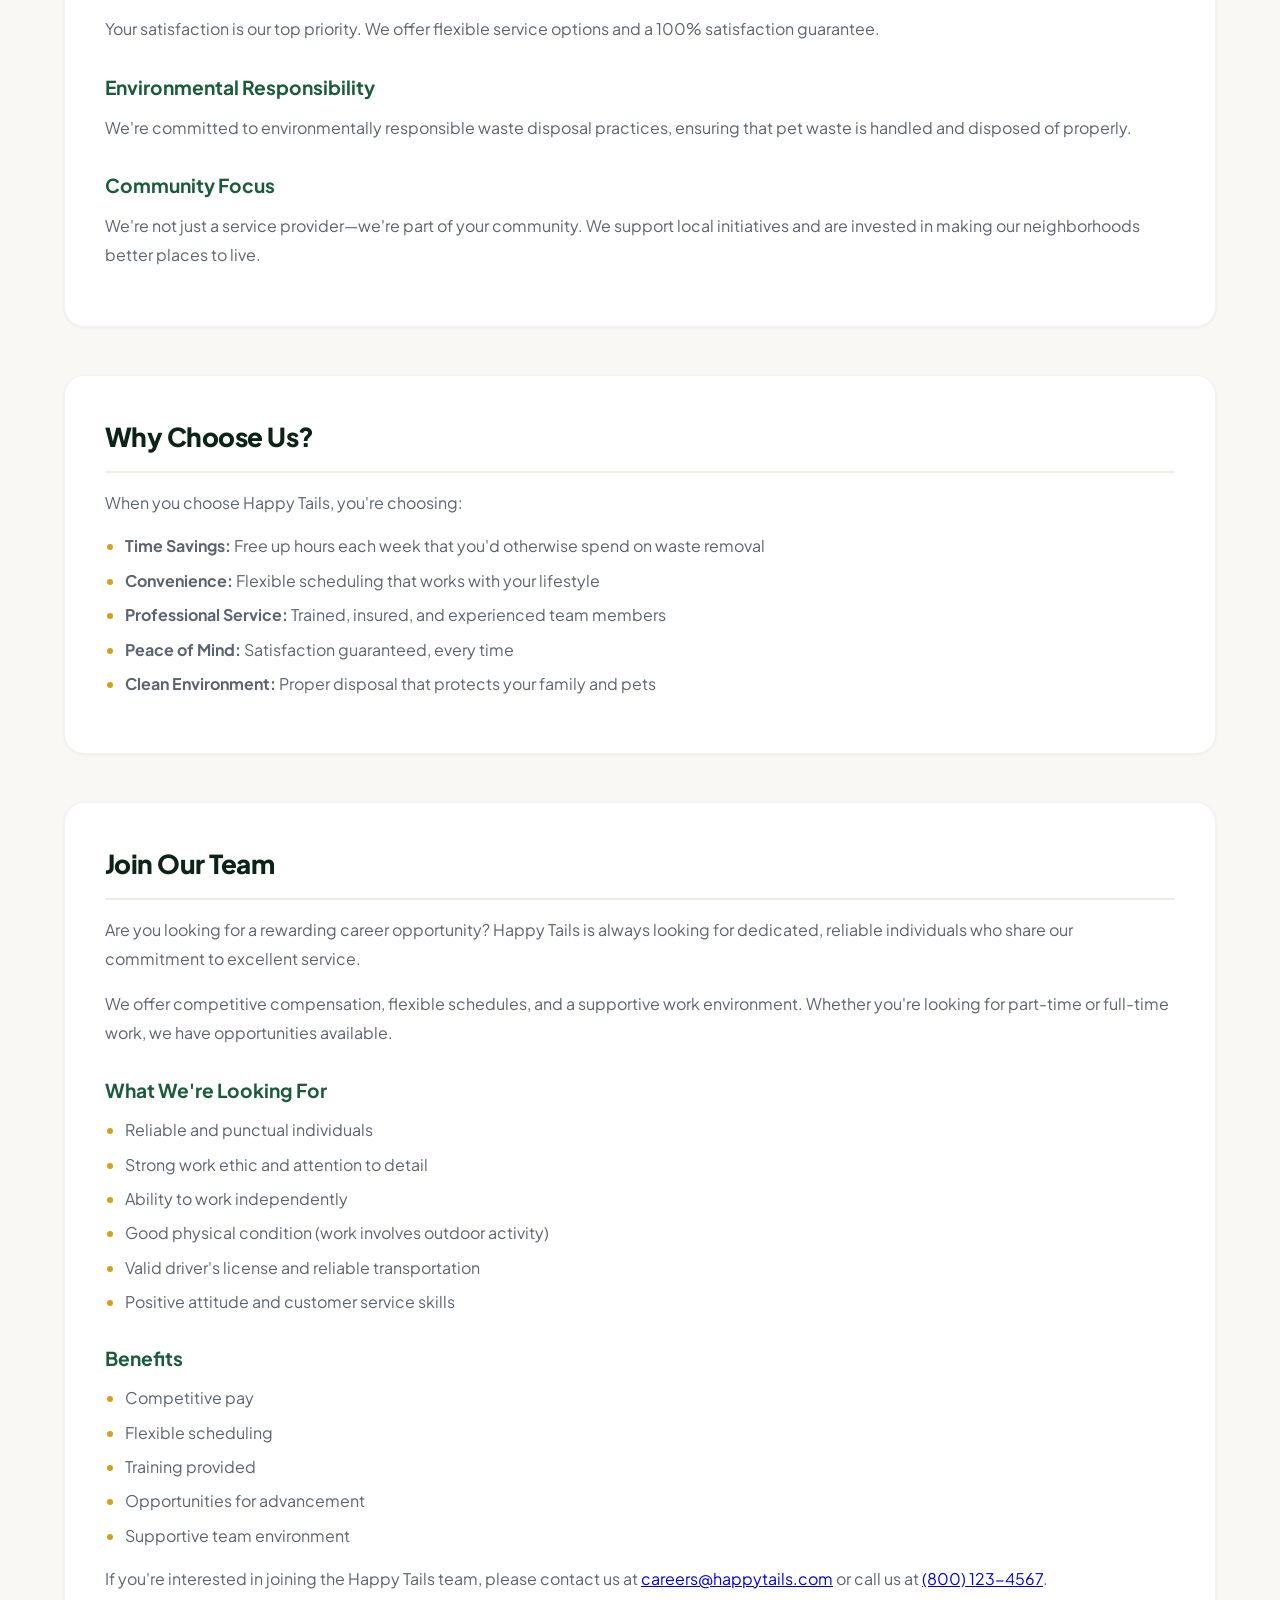
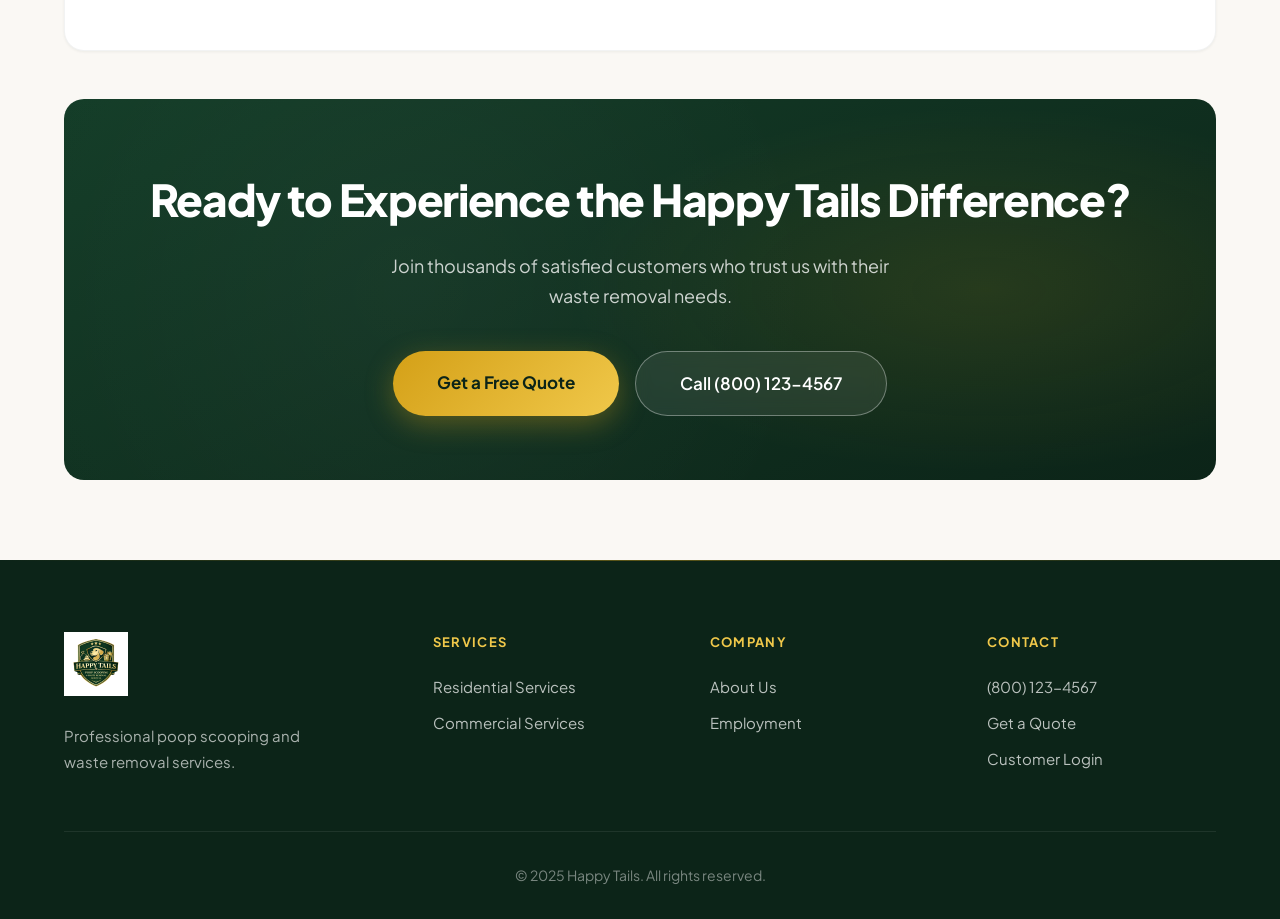
==== commit 5816c70e: "Redesign site with premium styling, homepage stats, and scroll animations Co-authored-by: Cursor <cu" ====
--- a/about.html
+++ b/about.html
@@ -8,7 +8,6 @@
     <link rel="stylesheet" href="styles.css">
     <link rel="preconnect" href="https://fonts.googleapis.com">
     <link rel="preconnect" href="https://fonts.gstatic.com" crossorigin>
-    <link href="https://fonts.googleapis.com/css2?family=Poppins:wght@300;400;600;700&display=swap" rel="stylesheet">
 </head>
 <body>
     <!-- Navigation -->
--- a/styles.css
+++ b/styles.css
@@ -1,3 +1,5 @@
+@import url('https://fonts.googleapis.com/css2?family=Plus+Jakarta+Sans:ital,wght@0,200..800;1,200..800&display=swap');
+
 /* Reset and Base Styles */
 * {
     margin: 0;
@@ -6,134 +8,231 @@
 }
 
 :root {
-    --primary-green: #1a4d2e;
-    --dark-green: #0d2818;
-    --gold: #d4af37;
-    --light-gold: #f4e4bc;
+    --primary-green: #1a5c3a;
+    --primary-green-light: #23854f;
+    --dark-green: #0c2418;
+    --forest: #143d28;
+    --gold: #d4a017;
+    --gold-light: #f0c84a;
+    --gold-muted: rgba(212, 160, 23, 0.15);
+    --cream: #faf8f4;
+    --cream-dark: #f0ebe3;
     --white: #ffffff;
-    --light-gray: #f5f5f5;
-    --gray: #666666;
-    --dark-gray: #333333;
-    --font-primary: 'Poppins', sans-serif;
+    --light-gray: #f4f1ec;
+    --gray: #5c6470;
+    --gray-light: #8b939e;
+    --dark-gray: #1a1f26;
+    --font-primary: 'Plus Jakarta Sans', system-ui, sans-serif;
+    --radius-sm: 8px;
+    --radius-md: 14px;
+    --radius-lg: 20px;
+    --radius-xl: 28px;
+    --radius-full: 9999px;
+    --shadow-sm: 0 1px 3px rgba(12, 36, 24, 0.06);
+    --shadow-md: 0 8px 24px rgba(12, 36, 24, 0.08);
+    --shadow-lg: 0 20px 48px rgba(12, 36, 24, 0.12);
+    --shadow-xl: 0 32px 64px rgba(12, 36, 24, 0.16);
+    --transition: 0.3s cubic-bezier(0.4, 0, 0.2, 1);
+    --nav-height: 80px;
+}
+
+html {
+    scroll-behavior: smooth;
 }
 
 body {
     font-family: var(--font-primary);
-    line-height: 1.6;
+    line-height: 1.65;
     color: var(--dark-gray);
     overflow-x: hidden;
+    background: var(--cream);
+    -webkit-font-smoothing: antialiased;
+    -moz-osx-font-smoothing: grayscale;
+}
+
+::selection {
+    background: var(--gold-muted);
+    color: var(--dark-green);
 }
 
 .container {
     max-width: 1200px;
     margin: 0 auto;
-    padding: 0 20px;
+    padding: 0 24px;
+}
+
+/* Section labels */
+.section-label {
+    display: inline-block;
+    font-size: 0.75rem;
+    font-weight: 700;
+    letter-spacing: 0.14em;
+    text-transform: uppercase;
+    color: var(--gold);
+    margin-bottom: 0.75rem;
+}
+
+.section-header {
+    text-align: center;
+    max-width: 640px;
+    margin: 0 auto 3.5rem;
+}
+
+.section-header h2 {
+    font-size: clamp(2rem, 4vw, 2.75rem);
+    font-weight: 800;
+    letter-spacing: -0.03em;
+    color: var(--dark-green);
+    line-height: 1.15;
+    margin-bottom: 1rem;
 }
 
 /* Navigation */
 .navbar {
-    background: var(--white);
-    box-shadow: 0 2px 10px rgba(0,0,0,0.1);
+    background: rgba(250, 248, 244, 0.82);
+    backdrop-filter: blur(16px);
+    -webkit-backdrop-filter: blur(16px);
+    border-bottom: 1px solid rgba(12, 36, 24, 0.06);
     position: sticky;
     top: 0;
     z-index: 1000;
-    padding: 1rem 0;
+    padding: 1.1rem 0;
+    transition: padding var(--transition), box-shadow var(--transition), background var(--transition);
+}
+
+.navbar.scrolled {
+    padding: 0.75rem 0;
+    background: rgba(255, 255, 255, 0.92);
+    box-shadow: var(--shadow-md);
 }
 
 .nav-container {
-    max-width: 1400px;
+    max-width: 1320px;
     margin: 0 auto;
-    padding: 0 20px;
+    padding: 0 24px;
     display: flex;
     justify-content: space-between;
     align-items: center;
+    gap: 1.5rem;
 }
 
 .logo img {
-    height: 60px;
+    height: 52px;
     width: auto;
+    transition: transform var(--transition);
+}
+
+.logo:hover img {
+    transform: scale(1.03);
 }
 
 .nav-menu {
     display: flex;
     list-style: none;
-    gap: 2rem;
+    gap: 0.25rem;
     align-items: center;
 }
 
 .nav-menu a {
     text-decoration: none;
-    color: var(--dark-gray);
+    color: var(--gray);
     font-weight: 500;
-    transition: color 0.3s;
+    font-size: 0.9375rem;
+    padding: 0.5rem 0.875rem;
+    border-radius: var(--radius-full);
+    transition: color var(--transition), background var(--transition);
 }
 
 .nav-menu a:hover {
     color: var(--primary-green);
+    background: rgba(26, 92, 58, 0.06);
 }
 
 .nav-actions {
     display: flex;
     align-items: center;
-    gap: 1rem;
+    gap: 0.75rem;
 }
 
 .search-btn {
-    background: none;
+    background: rgba(26, 92, 58, 0.06);
     border: none;
     cursor: pointer;
-    color: var(--dark-gray);
-    padding: 0.5rem;
+    color: var(--gray);
+    padding: 0.625rem;
+    border-radius: var(--radius-full);
     display: flex;
     align-items: center;
-    transition: color 0.3s;
+    transition: color var(--transition), background var(--transition), transform var(--transition);
 }
 
 .search-btn:hover {
     color: var(--primary-green);
+    background: rgba(26, 92, 58, 0.12);
+    transform: scale(1.05);
 }
 
 .btn-primary {
-    background: var(--gold);
-    color: var(--dark-green);
-    padding: 0.75rem 1.5rem;
+    background: linear-gradient(135deg, var(--gold) 0%, var(--gold-light) 100%);
+    color: var(--dark-green);
+    padding: 0.7rem 1.35rem;
     border: none;
-    border-radius: 5px;
-    font-weight: 600;
+    border-radius: var(--radius-full);
+    font-weight: 700;
+    font-size: 0.875rem;
     text-decoration: none;
     display: inline-block;
-    transition: all 0.3s;
+    transition: transform var(--transition), box-shadow var(--transition), filter var(--transition);
     cursor: pointer;
+    box-shadow: 0 4px 14px rgba(212, 160, 23, 0.35);
+    white-space: nowrap;
 }
 
 .btn-primary:hover {
-    background: var(--primary-green);
-    color: var(--white);
     transform: translateY(-2px);
-    box-shadow: 0 4px 8px rgba(0,0,0,0.2);
+    box-shadow: 0 8px 24px rgba(212, 160, 23, 0.45);
+    filter: brightness(1.05);
 }
 
 .mobile-menu-toggle {
     display: none;
     flex-direction: column;
-    background: none;
+    background: rgba(26, 92, 58, 0.06);
     border: none;
     cursor: pointer;
-    gap: 4px;
+    gap: 5px;
+    padding: 0.625rem;
+    border-radius: var(--radius-sm);
 }
 
 .mobile-menu-toggle span {
-    width: 25px;
-    height: 3px;
-    background: var(--dark-gray);
-    transition: all 0.3s;
+    width: 22px;
+    height: 2px;
+    background: var(--dark-green);
+    border-radius: 2px;
+    transition: all var(--transition);
+}
+
+.mobile-menu-toggle.active span:nth-child(1) {
+    transform: rotate(45deg) translate(5px, 5px);
+}
+
+.mobile-menu-toggle.active span:nth-child(2) {
+    opacity: 0;
+}
+
+.mobile-menu-toggle.active span:nth-child(3) {
+    transform: rotate(-45deg) translate(5px, -5px);
 }
 
 /* Hero Section */
 .hero {
     position: relative;
-    height: 600px;
-    background: linear-gradient(135deg, var(--primary-green) 0%, var(--dark-green) 100%);
+    min-height: 92vh;
+    background:
+        radial-gradient(ellipse 80% 60% at 70% 20%, rgba(212, 160, 23, 0.18) 0%, transparent 55%),
+        radial-gradient(ellipse 60% 50% at 10% 80%, rgba(35, 133, 79, 0.25) 0%, transparent 50%),
+        linear-gradient(155deg, var(--forest) 0%, var(--dark-green) 45%, #061510 100%);
     display: flex;
     align-items: center;
     justify-content: center;
@@ -145,42 +244,85 @@
 .hero::before {
     content: '';
     position: absolute;
-    top: 0;
+    inset: 0;
+    background-image:
+        radial-gradient(circle at 20% 30%, rgba(255, 255, 255, 0.04) 0%, transparent 8%),
+        radial-gradient(circle at 80% 70%, rgba(255, 255, 255, 0.03) 0%, transparent 6%);
+    background-size: 100% 100%;
+    pointer-events: none;
+}
+
+.hero::after {
+    content: '';
+    position: absolute;
+    bottom: -2px;
     left: 0;
     right: 0;
-    bottom: 0;
-    background: url('data:image/svg+xml,<svg xmlns="http://www.w3.org/2000/svg" viewBox="0 0 1200 600"><path d="M0,300 Q300,200 600,300 T1200,300 L1200,600 L0,600 Z" fill="rgba(212,175,55,0.1)"/></svg>');
-    background-size: cover;
-    opacity: 0.3;
+    height: 120px;
+    background: linear-gradient(to top, var(--cream), transparent);
+    pointer-events: none;
 }
 
 .hero-overlay {
     position: absolute;
-    top: 0;
-    left: 0;
-    right: 0;
-    bottom: 0;
-    background: rgba(0,0,0,0.3);
+    inset: 0;
+    background: radial-gradient(ellipse at center, transparent 0%, rgba(0, 0, 0, 0.25) 100%);
 }
 
 .hero-content {
     position: relative;
     z-index: 1;
-    max-width: 800px;
-    padding: 0 20px;
+    max-width: 820px;
+    padding: 6rem 24px 5rem;
+}
+
+.hero-badge {
+    display: inline-flex;
+    align-items: center;
+    gap: 0.5rem;
+    background: rgba(255, 255, 255, 0.1);
+    border: 1px solid rgba(255, 255, 255, 0.18);
+    backdrop-filter: blur(8px);
+    padding: 0.5rem 1.125rem;
+    border-radius: var(--radius-full);
+    font-size: 0.8125rem;
+    font-weight: 600;
+    letter-spacing: 0.04em;
+    text-transform: uppercase;
+    margin-bottom: 1.75rem;
+    color: rgba(255, 255, 255, 0.95);
+}
+
+.hero-badge::before {
+    content: '';
+    width: 7px;
+    height: 7px;
+    background: var(--gold-light);
+    border-radius: 50%;
+    box-shadow: 0 0 12px var(--gold-light);
 }
 
 .hero-title {
-    font-size: 3.5rem;
-    font-weight: 700;
-    margin-bottom: 1rem;
-    text-shadow: 2px 2px 4px rgba(0,0,0,0.3);
+    font-size: clamp(2.5rem, 6vw, 4.25rem);
+    font-weight: 800;
+    margin-bottom: 1.25rem;
+    letter-spacing: -0.035em;
+    line-height: 1.08;
+    background: linear-gradient(180deg, #ffffff 0%, rgba(255, 255, 255, 0.88) 100%);
+    -webkit-background-clip: text;
+    -webkit-text-fill-color: transparent;
+    background-clip: text;
 }
 
 .hero-subtitle {
-    font-size: 1.5rem;
-    margin-bottom: 2rem;
-    font-weight: 300;
+    font-size: clamp(1.05rem, 2.5vw, 1.35rem);
+    margin-bottom: 2.5rem;
+    font-weight: 400;
+    color: rgba(255, 255, 255, 0.78);
+    max-width: 580px;
+    margin-left: auto;
+    margin-right: auto;
+    line-height: 1.7;
 }
 
 .hero-cta {
@@ -191,163 +333,315 @@
 }
 
 .btn-hero {
-    background: var(--gold);
-    color: var(--dark-green);
-    padding: 1rem 2.5rem;
-    border-radius: 5px;
+    background: linear-gradient(135deg, var(--gold) 0%, var(--gold-light) 100%);
+    color: var(--dark-green);
+    padding: 1rem 2.25rem;
+    border-radius: var(--radius-full);
+    font-weight: 700;
+    text-decoration: none;
+    font-size: 1rem;
+    transition: transform var(--transition), box-shadow var(--transition);
+    display: inline-block;
+    box-shadow: 0 8px 28px rgba(212, 160, 23, 0.4);
+}
+
+.btn-hero:hover {
+    transform: translateY(-3px);
+    box-shadow: 0 14px 36px rgba(212, 160, 23, 0.5);
+}
+
+.btn-hero-secondary {
+    background: rgba(255, 255, 255, 0.08);
+    color: var(--white);
+    padding: 1rem 2.25rem;
+    border: 1.5px solid rgba(255, 255, 255, 0.35);
+    border-radius: var(--radius-full);
     font-weight: 600;
     text-decoration: none;
-    font-size: 1.1rem;
-    transition: all 0.3s;
+    font-size: 1rem;
+    transition: all var(--transition);
     display: inline-block;
-}
-
-.btn-hero:hover {
-    background: var(--white);
-    transform: translateY(-3px);
-    box-shadow: 0 6px 20px rgba(0,0,0,0.3);
-}
-
-.btn-hero-secondary {
-    background: transparent;
-    color: var(--white);
-    padding: 1rem 2.5rem;
-    border: 2px solid var(--white);
-    border-radius: 5px;
-    font-weight: 600;
-    text-decoration: none;
-    font-size: 1.1rem;
-    transition: all 0.3s;
-    display: inline-block;
+    backdrop-filter: blur(8px);
 }
 
 .btn-hero-secondary:hover {
     background: var(--white);
     color: var(--primary-green);
+    border-color: var(--white);
     transform: translateY(-3px);
+}
+
+/* Stats Bar */
+.stats-bar {
+    margin-top: -3rem;
+    position: relative;
+    z-index: 2;
+    padding: 0 24px 1rem;
+}
+
+.stats-grid {
+    display: grid;
+    grid-template-columns: repeat(4, 1fr);
+    gap: 1px;
+    background: rgba(12, 36, 24, 0.08);
+    border-radius: var(--radius-lg);
+    overflow: hidden;
+    box-shadow: var(--shadow-lg);
+    max-width: 960px;
+    margin: 0 auto;
+}
+
+.stat-item {
+    background: var(--white);
+    padding: 2rem 1.5rem;
+    text-align: center;
+    transition: background var(--transition);
+}
+
+.stat-item:hover {
+    background: var(--cream);
+}
+
+.stat-number {
+    display: block;
+    font-size: clamp(1.75rem, 3vw, 2.25rem);
+    font-weight: 800;
+    color: var(--primary-green);
+    letter-spacing: -0.03em;
+    line-height: 1;
+    margin-bottom: 0.4rem;
+}
+
+.stat-label {
+    font-size: 0.8125rem;
+    font-weight: 600;
+    color: var(--gray);
+    letter-spacing: 0.02em;
+    text-transform: uppercase;
 }
 
 /* What We Do Section */
 .what-we-do {
-    padding: 5rem 0;
-    background: var(--light-gray);
+    padding: 6rem 0;
+    background: var(--cream);
 }
 
 .what-we-do h2 {
     text-align: center;
-    font-size: 2.5rem;
-    color: var(--primary-green);
+    font-size: clamp(2rem, 4vw, 2.75rem);
+    font-weight: 800;
+    letter-spacing: -0.03em;
+    color: var(--dark-green);
     margin-bottom: 1rem;
 }
 
 .section-intro {
     text-align: center;
-    font-size: 1.2rem;
+    font-size: 1.125rem;
     color: var(--gray);
-    max-width: 800px;
+    max-width: 620px;
     margin: 0 auto 3rem;
+    line-height: 1.75;
 }
 
 .features-grid {
     display: grid;
-    grid-template-columns: repeat(auto-fit, minmax(300px, 1fr));
-    gap: 2rem;
-    margin-top: 3rem;
+    grid-template-columns: repeat(auto-fit, minmax(320px, 1fr));
+    gap: 1.75rem;
+    margin-top: 1rem;
 }
 
 .feature-card {
     background: var(--white);
     padding: 2.5rem;
-    border-radius: 10px;
-    box-shadow: 0 4px 6px rgba(0,0,0,0.1);
-    transition: transform 0.3s, box-shadow 0.3s;
-    text-align: center;
+    border-radius: var(--radius-lg);
+    border: 1px solid rgba(12, 36, 24, 0.06);
+    box-shadow: var(--shadow-sm);
+    transition: transform var(--transition), box-shadow var(--transition), border-color var(--transition);
+    text-align: left;
+    position: relative;
+    overflow: hidden;
+}
+
+.feature-card::before {
+    content: '';
+    position: absolute;
+    top: 0;
+    left: 0;
+    right: 0;
+    height: 3px;
+    background: linear-gradient(90deg, var(--primary-green), var(--gold));
+    opacity: 0;
+    transition: opacity var(--transition);
 }
 
 .feature-card:hover {
-    transform: translateY(-5px);
-    box-shadow: 0 8px 15px rgba(0,0,0,0.2);
+    transform: translateY(-6px);
+    box-shadow: var(--shadow-lg);
+    border-color: rgba(26, 92, 58, 0.12);
+}
+
+.feature-card:hover::before {
+    opacity: 1;
 }
 
 .feature-icon {
-    font-size: 3rem;
-    margin-bottom: 1rem;
+    width: 56px;
+    height: 56px;
+    display: flex;
+    align-items: center;
+    justify-content: center;
+    background: linear-gradient(135deg, rgba(26, 92, 58, 0.1) 0%, rgba(212, 160, 23, 0.12) 100%);
+    border-radius: var(--radius-md);
+    margin-bottom: 1.5rem;
+    font-size: 1.75rem;
+}
+
+.feature-icon svg {
+    width: 28px;
+    height: 28px;
+    stroke: var(--primary-green);
 }
 
 .feature-card h3 {
-    color: var(--primary-green);
-    font-size: 1.5rem;
-    margin-bottom: 1rem;
+    color: var(--dark-green);
+    font-size: 1.375rem;
+    font-weight: 700;
+    letter-spacing: -0.02em;
+    margin-bottom: 0.75rem;
 }
 
 .feature-card p {
     color: var(--gray);
     margin-bottom: 1.5rem;
+    line-height: 1.7;
 }
 
 .feature-link {
+    color: var(--primary-green);
+    text-decoration: none;
+    font-weight: 700;
+    font-size: 0.9375rem;
+    display: inline-flex;
+    align-items: center;
+    gap: 0.35rem;
+    transition: gap var(--transition), color var(--transition);
+}
+
+.feature-link:hover {
     color: var(--gold);
-    text-decoration: none;
-    font-weight: 600;
-    transition: color 0.3s;
-}
-
-.feature-link:hover {
-    color: var(--primary-green);
+    gap: 0.6rem;
 }
 
 /* Why Choose Us Section */
 .why-choose {
-    padding: 5rem 0;
+    padding: 6rem 0;
     background: var(--white);
+    position: relative;
+}
+
+.why-choose::before {
+    content: '';
+    position: absolute;
+    inset: 0;
+    background: radial-gradient(ellipse 70% 50% at 50% 100%, rgba(26, 92, 58, 0.04) 0%, transparent 70%);
+    pointer-events: none;
 }
 
 .why-choose h2 {
     text-align: center;
-    font-size: 2.5rem;
-    color: var(--primary-green);
+    font-size: clamp(2rem, 4vw, 2.75rem);
+    font-weight: 800;
+    letter-spacing: -0.03em;
+    color: var(--dark-green);
     margin-bottom: 3rem;
+    position: relative;
 }
 
 .benefits-grid {
     display: grid;
-    grid-template-columns: repeat(auto-fit, minmax(250px, 1fr));
-    gap: 2rem;
+    grid-template-columns: repeat(auto-fit, minmax(260px, 1fr));
+    gap: 1.5rem;
+    position: relative;
 }
 
 .benefit-item {
-    padding: 2rem;
-    background: var(--light-gray);
-    border-radius: 10px;
-    border-left: 4px solid var(--gold);
+    padding: 2rem 2rem 2rem 2.25rem;
+    background: var(--cream);
+    border-radius: var(--radius-lg);
+    border: 1px solid rgba(12, 36, 24, 0.05);
+    position: relative;
+    transition: transform var(--transition), box-shadow var(--transition);
+}
+
+.benefit-item::before {
+    content: '';
+    position: absolute;
+    left: 0;
+    top: 1.75rem;
+    bottom: 1.75rem;
+    width: 3px;
+    background: linear-gradient(180deg, var(--gold), var(--primary-green));
+    border-radius: 0 2px 2px 0;
+}
+
+.benefit-item:hover {
+    transform: translateY(-4px);
+    box-shadow: var(--shadow-md);
 }
 
 .benefit-item h3 {
-    color: var(--primary-green);
+    color: var(--dark-green);
+    font-weight: 700;
+    font-size: 1.125rem;
     margin-bottom: 0.5rem;
+    letter-spacing: -0.01em;
 }
 
 .benefit-item p {
     color: var(--gray);
+    font-size: 0.9375rem;
+    line-height: 1.65;
 }
 
 /* CTA Section */
 .cta-section {
-    padding: 5rem 0;
-    background: linear-gradient(135deg, var(--primary-green) 0%, var(--dark-green) 100%);
+    padding: 6rem 0;
+    background:
+        radial-gradient(ellipse 60% 80% at 80% 50%, rgba(212, 160, 23, 0.12) 0%, transparent 60%),
+        linear-gradient(155deg, var(--forest) 0%, var(--dark-green) 100%);
     color: var(--white);
     text-align: center;
+    position: relative;
+    overflow: hidden;
+}
+
+.cta-section::before {
+    content: '';
+    position: absolute;
+    inset: 0;
+    background-image: radial-gradient(circle at 30% 50%, rgba(255, 255, 255, 0.03) 0%, transparent 50%);
+    pointer-events: none;
+}
+
+.cta-section .container {
+    position: relative;
 }
 
 .cta-section h2 {
-    font-size: 2.5rem;
+    font-size: clamp(2rem, 4vw, 2.75rem);
+    font-weight: 800;
+    letter-spacing: -0.03em;
     margin-bottom: 1rem;
 }
 
 .cta-section p {
-    font-size: 1.2rem;
-    margin-bottom: 2rem;
-    opacity: 0.9;
+    font-size: 1.125rem;
+    margin-bottom: 2.5rem;
+    color: rgba(255, 255, 255, 0.78);
+    max-width: 520px;
+    margin-left: auto;
+    margin-right: auto;
 }
 
 .cta-buttons {
@@ -358,34 +652,35 @@
 }
 
 .btn-primary-large {
-    background: var(--gold);
-    color: var(--dark-green);
-    padding: 1.25rem 3rem;
-    border-radius: 5px;
+    background: linear-gradient(135deg, var(--gold) 0%, var(--gold-light) 100%);
+    color: var(--dark-green);
+    padding: 1.1rem 2.75rem;
+    border-radius: var(--radius-full);
+    font-weight: 700;
+    text-decoration: none;
+    font-size: 1.0625rem;
+    transition: transform var(--transition), box-shadow var(--transition);
+    display: inline-block;
+    box-shadow: 0 8px 28px rgba(212, 160, 23, 0.35);
+}
+
+.btn-primary-large:hover {
+    transform: translateY(-3px);
+    box-shadow: 0 14px 36px rgba(212, 160, 23, 0.45);
+}
+
+.btn-secondary-large {
+    background: rgba(255, 255, 255, 0.08);
+    color: var(--white);
+    padding: 1.1rem 2.75rem;
+    border: 1.5px solid rgba(255, 255, 255, 0.35);
+    border-radius: var(--radius-full);
     font-weight: 600;
     text-decoration: none;
-    font-size: 1.2rem;
-    transition: all 0.3s;
+    font-size: 1.0625rem;
+    transition: all var(--transition);
     display: inline-block;
-}
-
-.btn-primary-large:hover {
-    background: var(--white);
-    transform: translateY(-3px);
-    box-shadow: 0 6px 20px rgba(0,0,0,0.3);
-}
-
-.btn-secondary-large {
-    background: transparent;
-    color: var(--white);
-    padding: 1.25rem 3rem;
-    border: 2px solid var(--white);
-    border-radius: 5px;
-    font-weight: 600;
-    text-decoration: none;
-    font-size: 1.2rem;
-    transition: all 0.3s;
-    display: inline-block;
+    backdrop-filter: blur(8px);
 }
 
 .btn-secondary-large:hover {
@@ -397,26 +692,49 @@
 /* Footer */
 .footer {
     background: var(--dark-green);
-    color: var(--white);
-    padding: 3rem 0 1rem;
+    color: rgba(255, 255, 255, 0.85);
+    padding: 4.5rem 0 2rem;
+    position: relative;
+}
+
+.footer::before {
+    content: '';
+    position: absolute;
+    top: 0;
+    left: 0;
+    right: 0;
+    height: 1px;
+    background: linear-gradient(90deg, transparent, rgba(212, 160, 23, 0.4), transparent);
 }
 
 .footer-content {
     display: grid;
-    grid-template-columns: repeat(auto-fit, minmax(200px, 1fr));
-    gap: 2rem;
-    margin-bottom: 2rem;
+    grid-template-columns: 1.4fr repeat(3, 1fr);
+    gap: 3rem;
+    margin-bottom: 3rem;
 }
 
 .footer-logo {
-    height: 80px;
+    height: 64px;
     width: auto;
-    margin-bottom: 1rem;
+    margin-bottom: 1.25rem;
+    filter: brightness(1.05);
+}
+
+.footer-section p {
+    color: rgba(255, 255, 255, 0.65);
+    font-size: 0.9375rem;
+    line-height: 1.7;
+    max-width: 280px;
 }
 
 .footer-section h4 {
-    margin-bottom: 1rem;
-    color: var(--gold);
+    margin-bottom: 1.25rem;
+    color: var(--gold-light);
+    font-size: 0.8125rem;
+    font-weight: 700;
+    letter-spacing: 0.1em;
+    text-transform: uppercase;
 }
 
 .footer-section ul {
@@ -424,63 +742,68 @@
 }
 
 .footer-section ul li {
-    margin-bottom: 0.5rem;
+    margin-bottom: 0.625rem;
 }
 
 .footer-section a {
-    color: var(--white);
+    color: rgba(255, 255, 255, 0.72);
     text-decoration: none;
-    transition: color 0.3s;
+    font-size: 0.9375rem;
+    transition: color var(--transition), padding-left var(--transition);
+    display: inline-block;
 }
 
 .footer-section a:hover {
-    color: var(--gold);
+    color: var(--gold-light);
+    padding-left: 4px;
 }
 
 .footer-bottom {
     text-align: center;
     padding-top: 2rem;
-    border-top: 1px solid rgba(255,255,255,0.1);
-    color: rgba(255,255,255,0.7);
+    border-top: 1px solid rgba(255, 255, 255, 0.08);
+    color: rgba(255, 255, 255, 0.45);
+    font-size: 0.875rem;
 }
 
 /* Accessibility Widget */
 .accessibility-widget {
     position: fixed;
-    bottom: 20px;
-    right: 20px;
+    bottom: 24px;
+    right: 24px;
     z-index: 1000;
 }
 
 .accessibility-toggle {
-    background: var(--primary-green);
+    background: linear-gradient(135deg, var(--primary-green), var(--forest));
     color: var(--white);
     border: none;
     border-radius: 50%;
-    width: 60px;
-    height: 60px;
+    width: 56px;
+    height: 56px;
     cursor: pointer;
-    box-shadow: 0 4px 10px rgba(0,0,0,0.3);
-    transition: all 0.3s;
+    box-shadow: var(--shadow-lg);
+    transition: transform var(--transition), box-shadow var(--transition);
     display: flex;
     align-items: center;
     justify-content: center;
 }
 
 .accessibility-toggle:hover {
-    background: var(--dark-green);
-    transform: scale(1.1);
+    transform: scale(1.08);
+    box-shadow: var(--shadow-xl);
 }
 
 .accessibility-menu {
     position: absolute;
-    bottom: 70px;
+    bottom: 68px;
     right: 0;
     background: var(--white);
     padding: 1.5rem;
-    border-radius: 10px;
-    box-shadow: 0 4px 15px rgba(0,0,0,0.2);
-    min-width: 250px;
+    border-radius: var(--radius-lg);
+    box-shadow: var(--shadow-xl);
+    border: 1px solid rgba(12, 36, 24, 0.06);
+    min-width: 260px;
     display: none;
 }
 
@@ -489,13 +812,14 @@
 }
 
 .accessibility-menu h3 {
-    color: var(--primary-green);
+    color: var(--dark-green);
     margin-bottom: 1rem;
-    font-size: 1.2rem;
+    font-size: 1rem;
+    font-weight: 700;
 }
 
 .accessibility-option {
-    margin-bottom: 1rem;
+    margin-bottom: 0.875rem;
 }
 
 .accessibility-option label {
@@ -503,23 +827,31 @@
     align-items: center;
     cursor: pointer;
     color: var(--dark-gray);
+    font-size: 0.9375rem;
 }
 
 .accessibility-option input[type="checkbox"] {
-    margin-right: 0.5rem;
+    margin-right: 0.625rem;
     width: 18px;
     height: 18px;
+    accent-color: var(--primary-green);
 }
 
 .accessibility-option button {
-    background: var(--gold);
+    background: linear-gradient(135deg, var(--gold), var(--gold-light));
     color: var(--dark-green);
     border: none;
-    padding: 0.5rem 1rem;
-    border-radius: 5px;
+    padding: 0.625rem 1rem;
+    border-radius: var(--radius-full);
     cursor: pointer;
-    font-weight: 600;
+    font-weight: 700;
+    font-size: 0.875rem;
     width: 100%;
+    transition: transform var(--transition);
+}
+
+.accessibility-option button:hover {
+    transform: scale(1.02);
 }
 
 /* Modal */
@@ -527,11 +859,9 @@
     display: none;
     position: fixed;
     z-index: 2000;
-    left: 0;
-    top: 0;
-    width: 100%;
-    height: 100%;
-    background: rgba(0,0,0,0.5);
+    inset: 0;
+    background: rgba(12, 36, 24, 0.6);
+    backdrop-filter: blur(4px);
 }
 
 .modal.active {
@@ -542,20 +872,30 @@
 
 .modal-content {
     background: var(--white);
-    padding: 2rem;
-    border-radius: 10px;
-    max-width: 600px;
+    padding: 2.5rem;
+    border-radius: var(--radius-lg);
+    max-width: 560px;
     width: 90%;
     position: relative;
+    box-shadow: var(--shadow-xl);
+    border: 1px solid rgba(12, 36, 24, 0.06);
+}
+
+.modal-content h2 {
+    color: var(--dark-green);
+    font-weight: 800;
+    letter-spacing: -0.02em;
 }
 
 .close-modal {
     position: absolute;
-    top: 1rem;
-    right: 1rem;
-    font-size: 2rem;
+    top: 1.25rem;
+    right: 1.25rem;
+    font-size: 1.75rem;
     cursor: pointer;
-    color: var(--gray);
+    color: var(--gray-light);
+    line-height: 1;
+    transition: color var(--transition);
 }
 
 .close-modal:hover {
@@ -564,55 +904,93 @@
 
 .search-input {
     width: 100%;
-    padding: 1rem;
-    border: 2px solid var(--light-gray);
-    border-radius: 5px;
+    padding: 0.875rem 1.125rem;
+    border: 1.5px solid var(--cream-dark);
+    border-radius: var(--radius-md);
     font-size: 1rem;
     margin-top: 1rem;
+    font-family: var(--font-primary);
+    transition: border-color var(--transition), box-shadow var(--transition);
 }
 
 .search-input:focus {
     outline: none;
     border-color: var(--primary-green);
+    box-shadow: 0 0 0 3px rgba(26, 92, 58, 0.12);
 }
 
 /* Page Styles */
 .page-header {
-    background: linear-gradient(135deg, var(--primary-green) 0%, var(--dark-green) 100%);
+    background:
+        radial-gradient(ellipse 70% 80% at 80% 20%, rgba(212, 160, 23, 0.15) 0%, transparent 55%),
+        linear-gradient(155deg, var(--forest) 0%, var(--dark-green) 100%);
     color: var(--white);
-    padding: 4rem 0;
+    padding: 5.5rem 0 4.5rem;
     text-align: center;
+    position: relative;
+    overflow: hidden;
+}
+
+.page-header::after {
+    content: '';
+    position: absolute;
+    bottom: -1px;
+    left: 0;
+    right: 0;
+    height: 80px;
+    background: linear-gradient(to top, var(--cream), transparent);
+}
+
+.page-header .container {
+    position: relative;
+    z-index: 1;
 }
 
 .page-header h1 {
-    font-size: 3rem;
-    margin-bottom: 1rem;
+    font-size: clamp(2.25rem, 5vw, 3.25rem);
+    font-weight: 800;
+    letter-spacing: -0.03em;
+    margin-bottom: 0.75rem;
+    line-height: 1.1;
 }
 
 .page-header p {
-    font-size: 1.2rem;
-    opacity: 0.9;
+    font-size: 1.125rem;
+    color: rgba(255, 255, 255, 0.75);
+    max-width: 520px;
+    margin: 0 auto;
 }
 
 .page-content {
-    padding: 4rem 0;
+    padding: 4rem 0 5rem;
+    background: var(--cream);
 }
 
 .content-section {
     margin-bottom: 3rem;
+    background: var(--white);
+    padding: 2.5rem;
+    border-radius: var(--radius-lg);
+    border: 1px solid rgba(12, 36, 24, 0.05);
+    box-shadow: var(--shadow-sm);
 }
 
 .content-section h2 {
-    color: var(--primary-green);
-    font-size: 2rem;
+    color: var(--dark-green);
+    font-size: 1.625rem;
+    font-weight: 800;
+    letter-spacing: -0.02em;
     margin-bottom: 1rem;
+    padding-bottom: 0.75rem;
+    border-bottom: 2px solid var(--cream-dark);
 }
 
 .content-section h3 {
     color: var(--primary-green);
-    font-size: 1.5rem;
-    margin-bottom: 0.75rem;
-    margin-top: 1.5rem;
+    font-size: 1.2rem;
+    font-weight: 700;
+    margin-bottom: 0.625rem;
+    margin-top: 1.75rem;
 }
 
 .content-section p {
@@ -622,45 +1000,67 @@
 }
 
 .content-section ul {
-    margin-left: 2rem;
+    margin-left: 1.25rem;
     margin-bottom: 1rem;
     color: var(--gray);
 }
 
 .content-section li {
     margin-bottom: 0.5rem;
+    line-height: 1.65;
+}
+
+.content-section li::marker {
+    color: var(--gold);
+}
+
+.page-content .cta-section {
+    border-radius: var(--radius-lg);
+    margin-top: 1rem;
+    padding: 4rem 2rem;
 }
 
 /* Form Styles */
 .form-container {
-    max-width: 600px;
+    max-width: 640px;
     margin: 0 auto;
     background: var(--white);
-    padding: 2rem;
-    border-radius: 10px;
-    box-shadow: 0 4px 6px rgba(0,0,0,0.1);
+    padding: 2.5rem;
+    border-radius: var(--radius-lg);
+    box-shadow: var(--shadow-md);
+    border: 1px solid rgba(12, 36, 24, 0.06);
+}
+
+.form-container h2 {
+    color: var(--dark-green);
+    font-weight: 800;
+    letter-spacing: -0.02em;
+    margin-bottom: 0.5rem;
 }
 
 .form-group {
-    margin-bottom: 1.5rem;
+    margin-bottom: 1.375rem;
 }
 
 .form-group label {
     display: block;
     margin-bottom: 0.5rem;
     color: var(--dark-gray);
-    font-weight: 500;
+    font-weight: 600;
+    font-size: 0.875rem;
 }
 
 .form-group input,
 .form-group select,
 .form-group textarea {
     width: 100%;
-    padding: 0.75rem;
-    border: 2px solid var(--light-gray);
-    border-radius: 5px;
+    padding: 0.8125rem 1rem;
+    border: 1.5px solid var(--cream-dark);
+    border-radius: var(--radius-md);
     font-family: var(--font-primary);
-    font-size: 1rem;
+    font-size: 0.9375rem;
+    background: var(--cream);
+    transition: border-color var(--transition), box-shadow var(--transition), background var(--transition);
 }
 
 .form-group input:focus,
@@ -668,6 +1068,8 @@
 .form-group textarea:focus {
     outline: none;
     border-color: var(--primary-green);
+    background: var(--white);
+    box-shadow: 0 0 0 3px rgba(26, 92, 58, 0.1);
 }
 
 .form-group textarea {
@@ -678,27 +1080,56 @@
 .checkbox-group {
     display: flex;
     align-items: center;
-    gap: 0.5rem;
+    gap: 0.625rem;
 }
 
 .checkbox-group input[type="checkbox"] {
     width: auto;
-}
+    accent-color: var(--primary-green);
+}
+
+/* Scroll reveal */
+.reveal {
+    opacity: 0;
+    transform: translateY(28px);
+    transition: opacity 0.7s cubic-bezier(0.4, 0, 0.2, 1), transform 0.7s cubic-bezier(0.4, 0, 0.2, 1);
+}
+
+.reveal.visible {
+    opacity: 1;
+    transform: translateY(0);
+}
+
+.reveal-delay-1 { transition-delay: 0.1s; }
+.reveal-delay-2 { transition-delay: 0.2s; }
+.reveal-delay-3 { transition-delay: 0.3s; }
 
 /* Responsive Design */
+@media (max-width: 1024px) {
+    .footer-content {
+        grid-template-columns: repeat(2, 1fr);
+    }
+
+    .stats-grid {
+        grid-template-columns: repeat(2, 1fr);
+    }
+}
+
 @media (max-width: 768px) {
     .nav-menu {
         position: fixed;
         left: -100%;
-        top: 70px;
+        top: var(--nav-height);
         flex-direction: column;
-        background: var(--white);
+        background: rgba(255, 255, 255, 0.98);
+        backdrop-filter: blur(16px);
         width: 100%;
         text-align: center;
-        transition: 0.3s;
-        box-shadow: 0 10px 27px rgba(0,0,0,0.05);
-        padding: 2rem 0;
-        gap: 0;
+        transition: left var(--transition);
+        box-shadow: var(--shadow-lg);
+        padding: 1.5rem 0 2rem;
+        gap: 0.25rem;
+        border-bottom: 1px solid rgba(12, 36, 24, 0.06);
     }
 
     .nav-menu.active {
@@ -706,20 +1137,25 @@
     }
 
     .nav-menu li {
-        padding: 1rem 0;
+        padding: 0.25rem 0;
         width: 100%;
+    }
+
+    .nav-menu a {
+        display: block;
+        padding: 0.75rem 1.5rem;
+    }
+
+    .nav-actions .btn-primary {
+        display: none;
     }
 
     .mobile-menu-toggle {
         display: flex;
     }
 
-    .hero-title {
-        font-size: 2rem;
-    }
-
-    .hero-subtitle {
-        font-size: 1.2rem;
+    .hero-content {
+        padding: 5rem 24px 4rem;
     }
 
     .hero-cta {
@@ -727,13 +1163,36 @@
         align-items: center;
     }
 
+    .stats-bar {
+        margin-top: -2rem;
+    }
+
+    .stats-grid {
+        grid-template-columns: repeat(2, 1fr);
+    }
+
+    .stat-item {
+        padding: 1.5rem 1rem;
+    }
+
     .features-grid,
     .benefits-grid {
         grid-template-columns: 1fr;
     }
 
-    .page-header h1 {
-        font-size: 2rem;
+    .footer-content {
+        grid-template-columns: 1fr;
+        gap: 2rem;
+    }
+
+    .content-section {
+        padding: 1.75rem;
+    }
+}
+
+@media (max-width: 480px) {
+    .stats-grid {
+        grid-template-columns: 1fr;
     }
 }
 
@@ -746,6 +1205,7 @@
     --light-gray: #ffffff;
     --gray: #000000;
     --dark-gray: #000000;
+    --cream: #ffffff;
 }
 
 body.large-text {
@@ -767,4 +1227,3 @@
 body.readable-font {
     font-family: Arial, sans-serif;
 }
-
